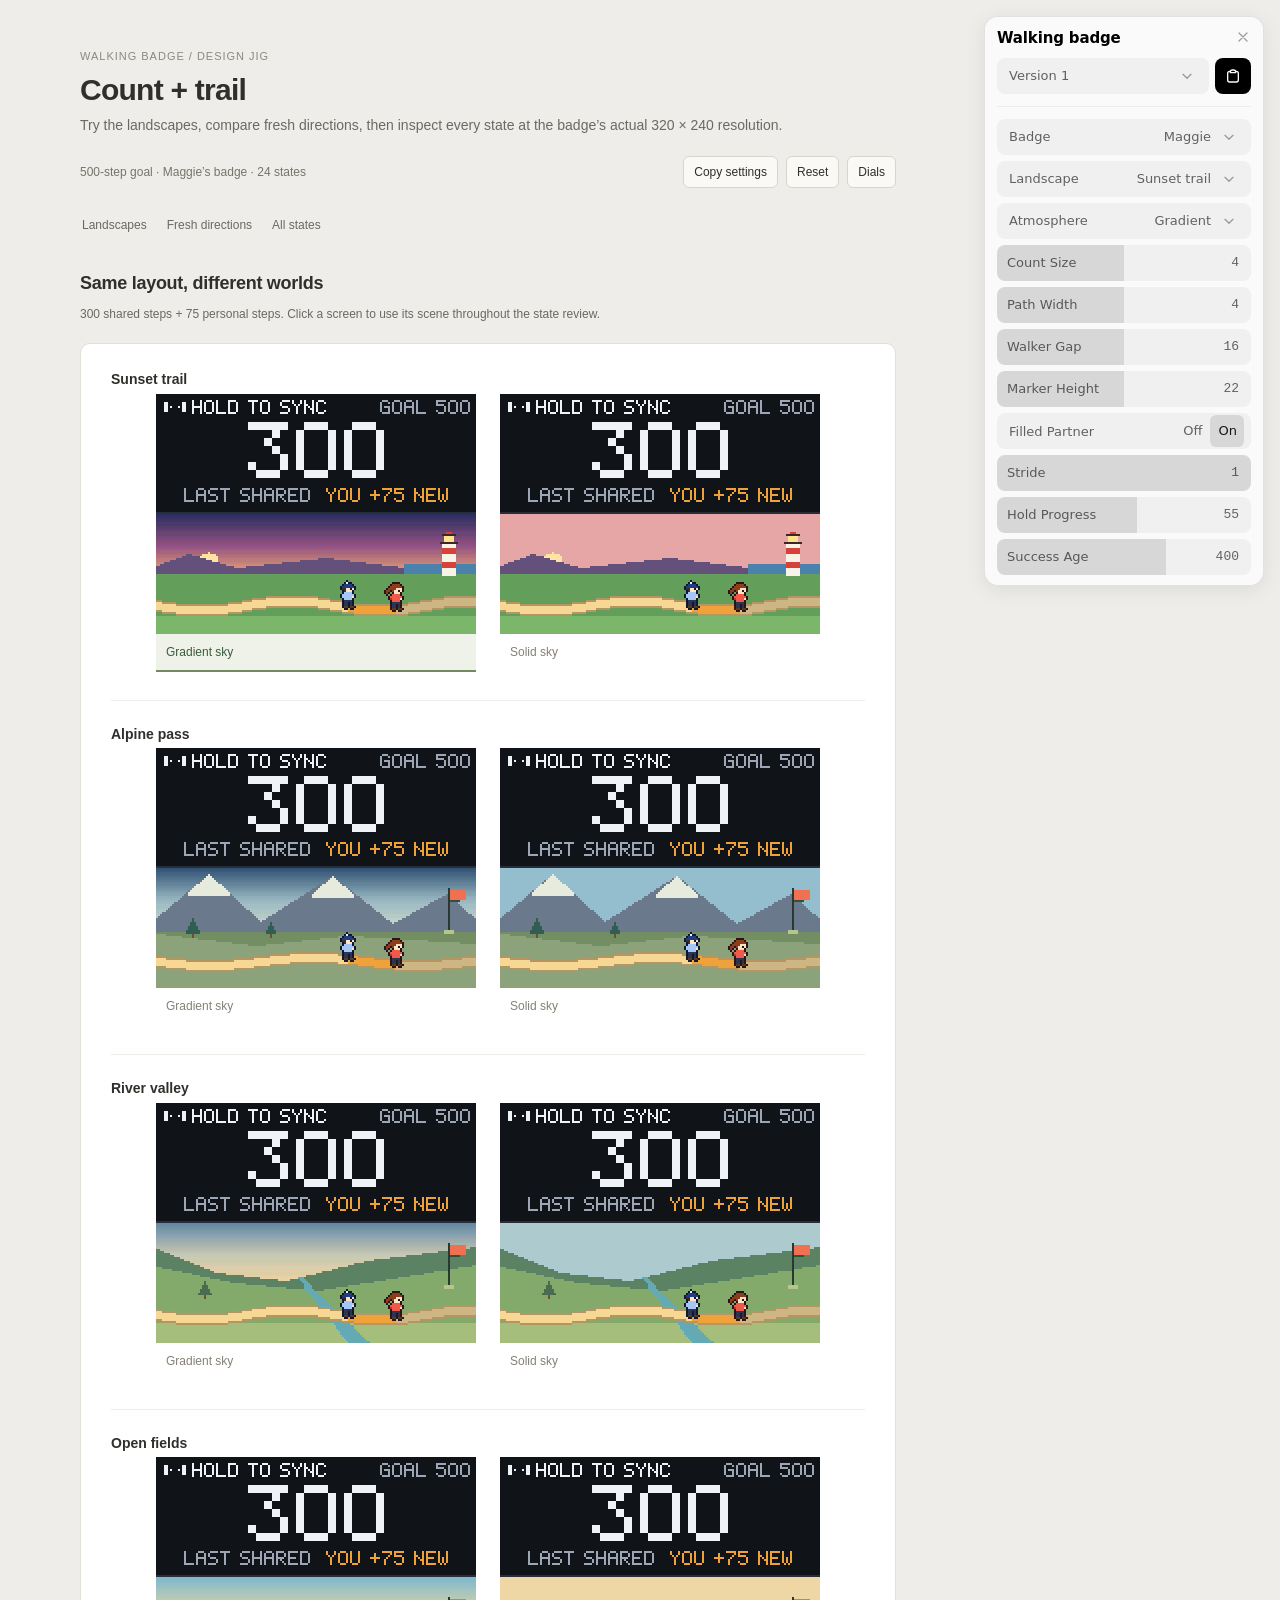
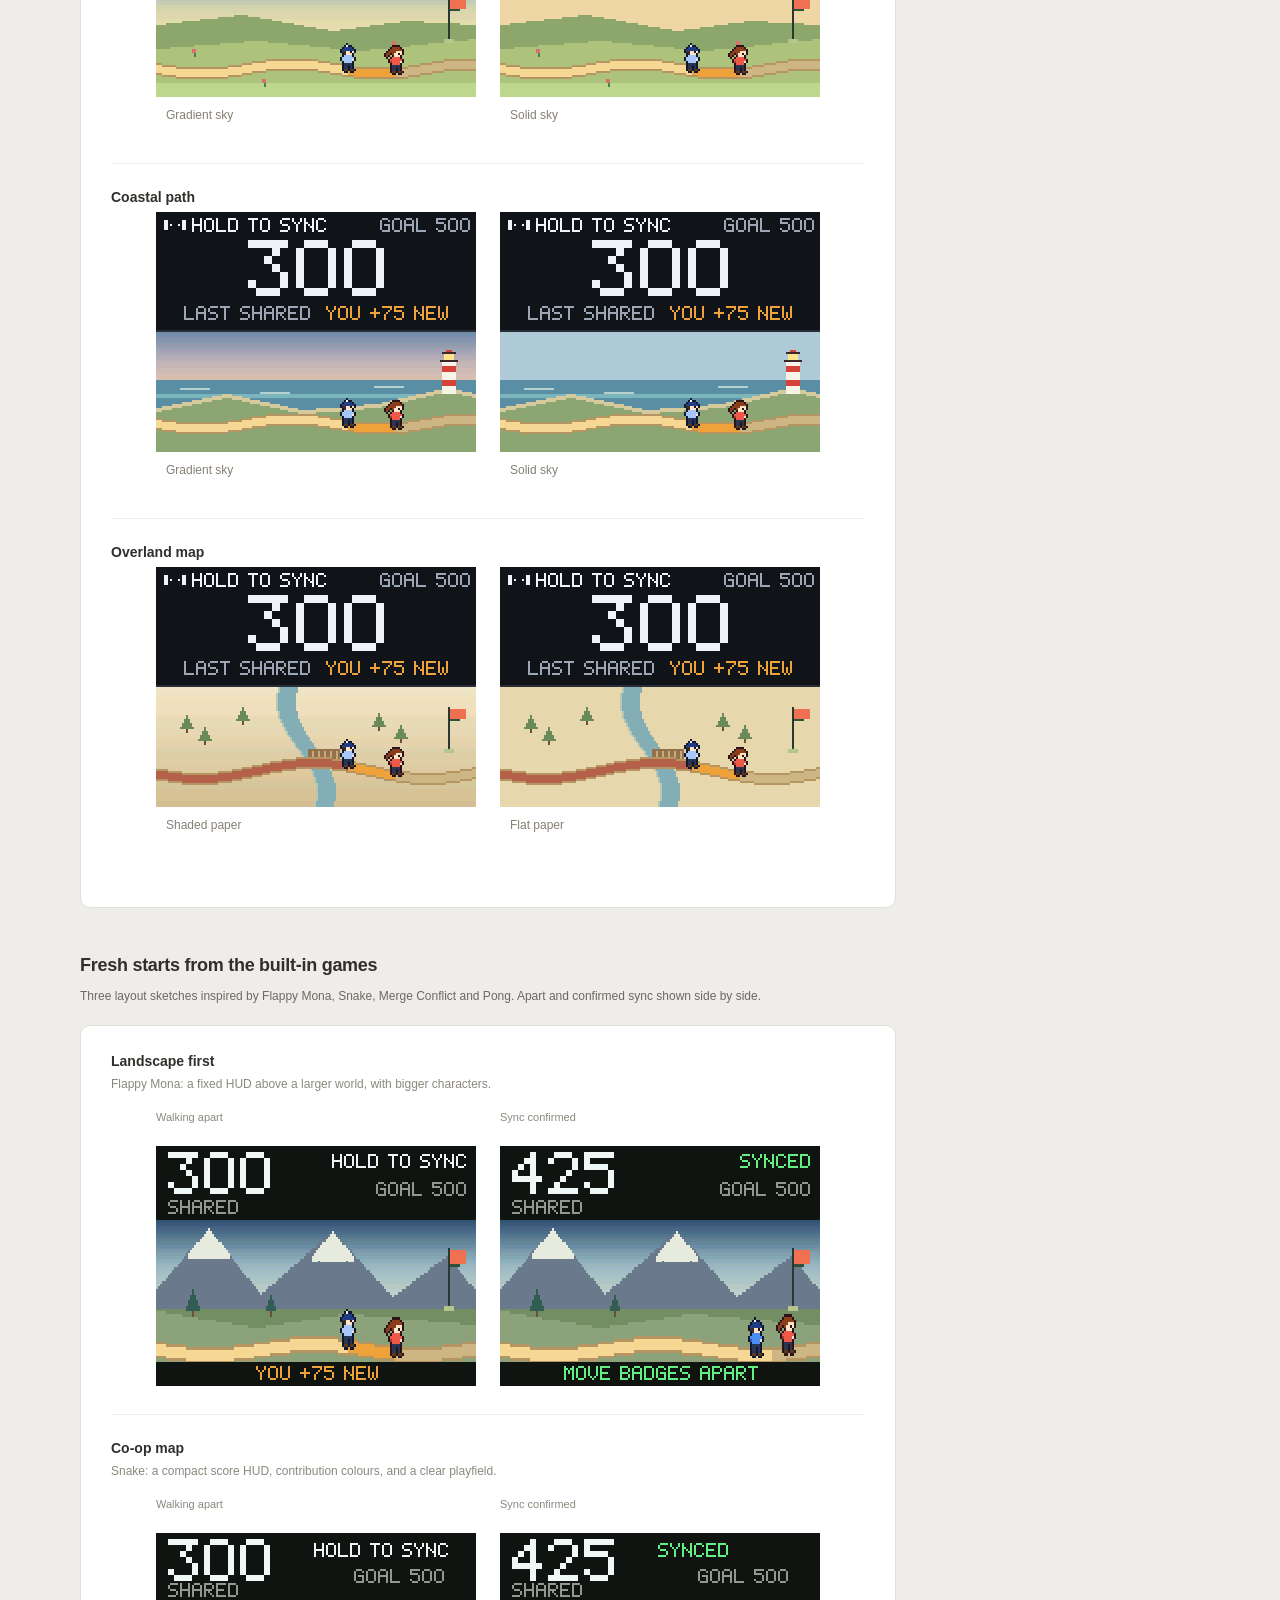
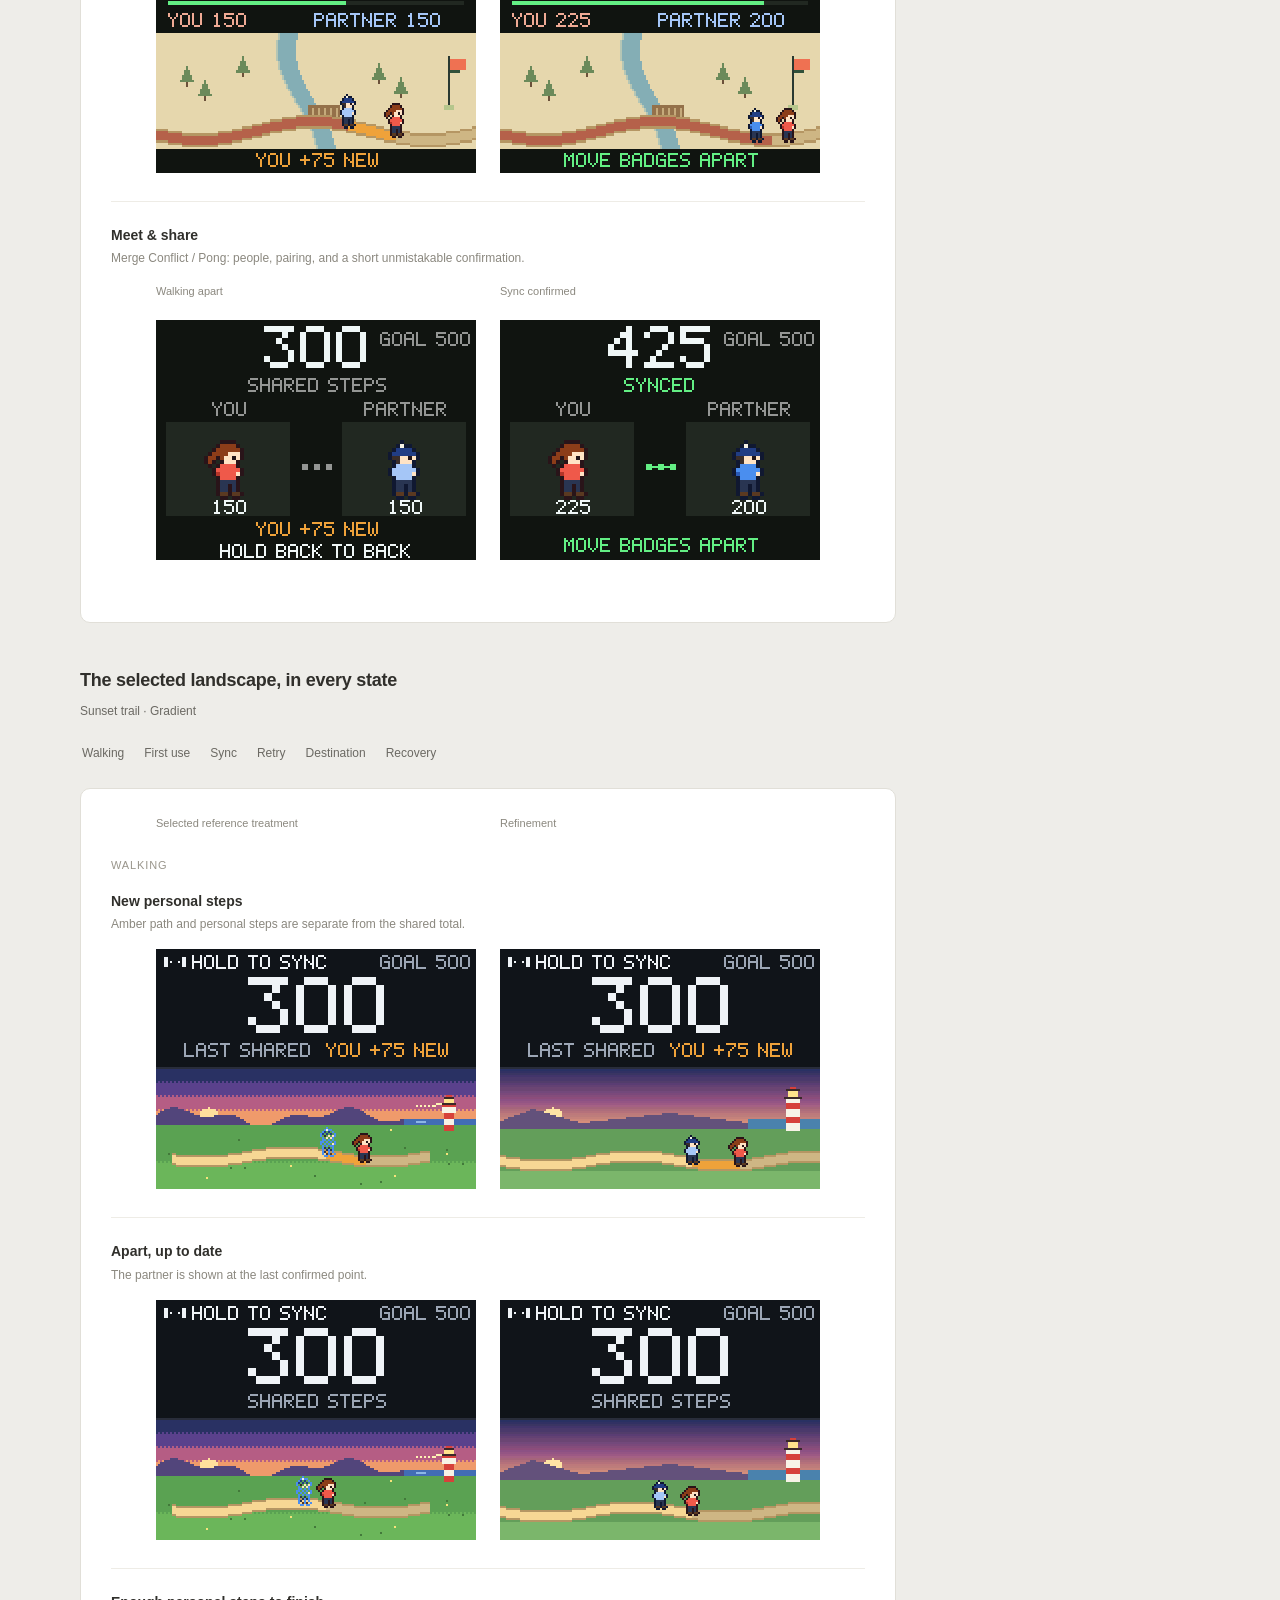
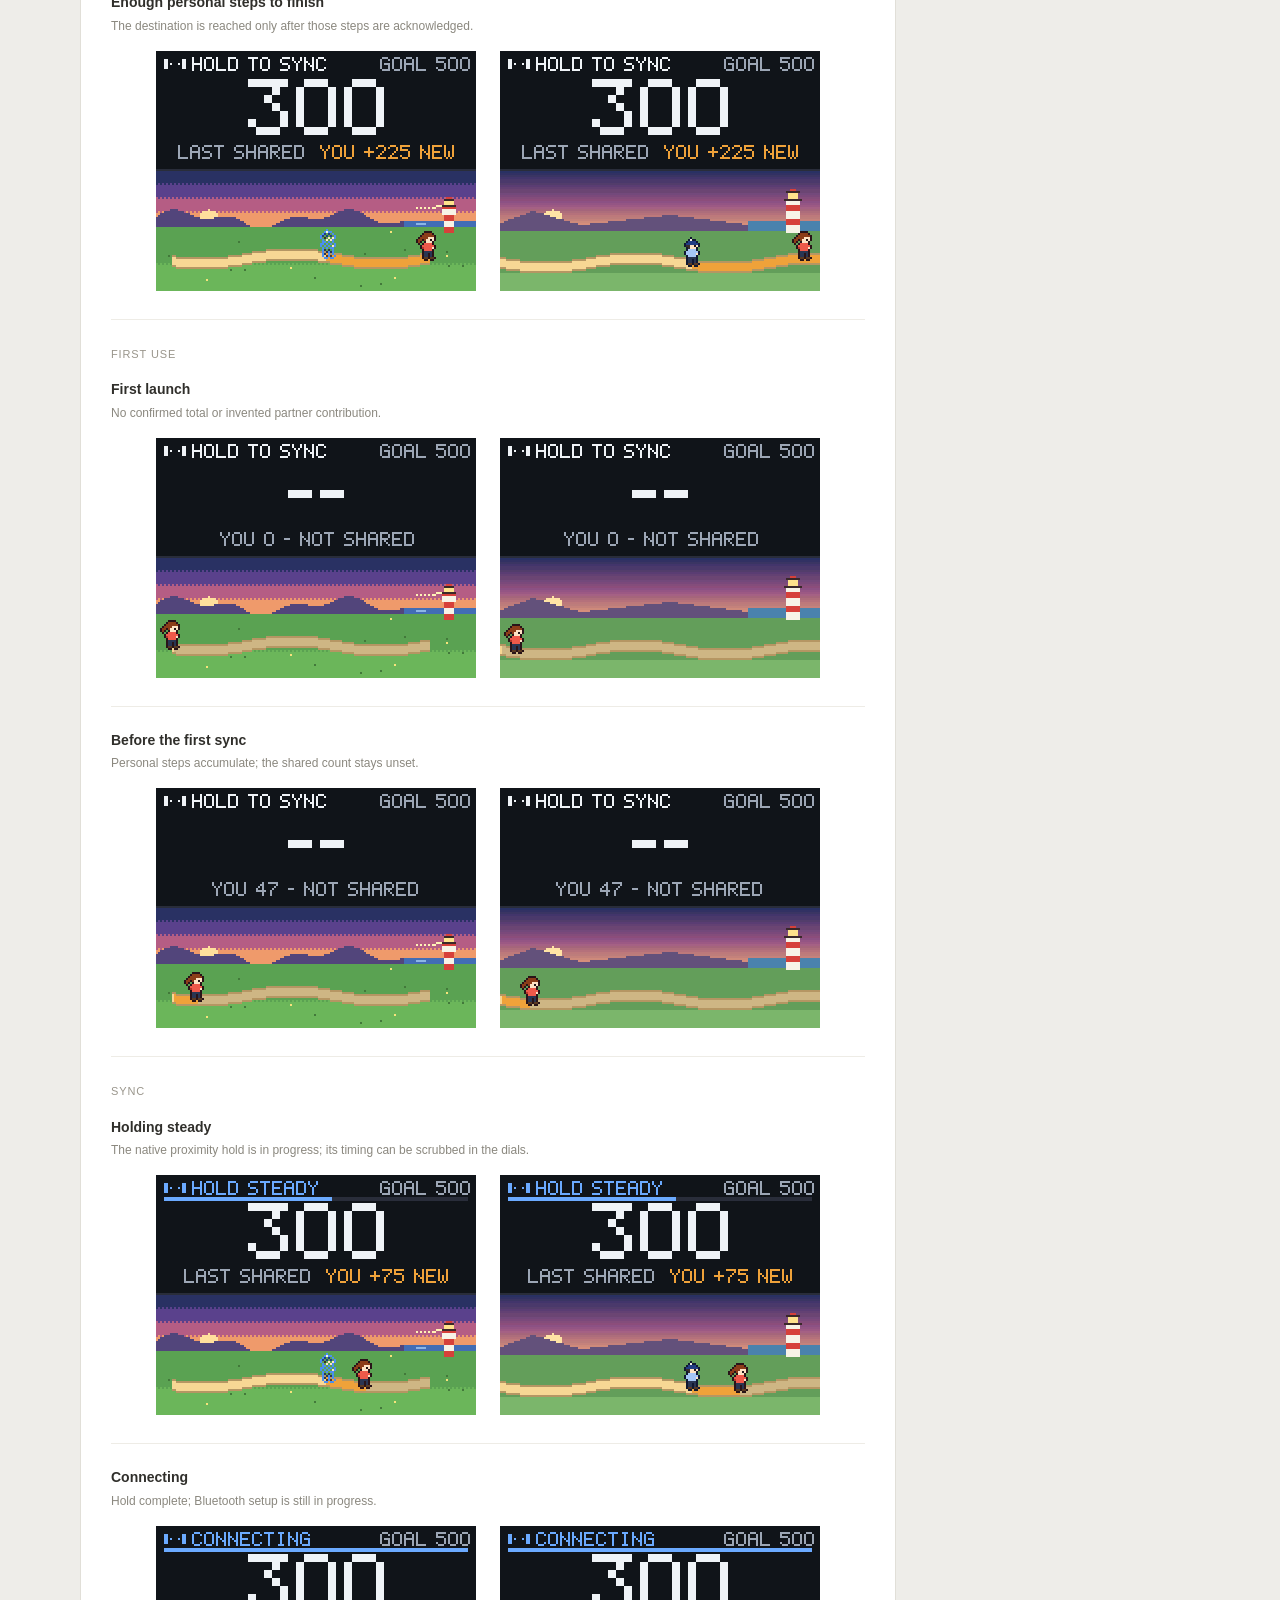
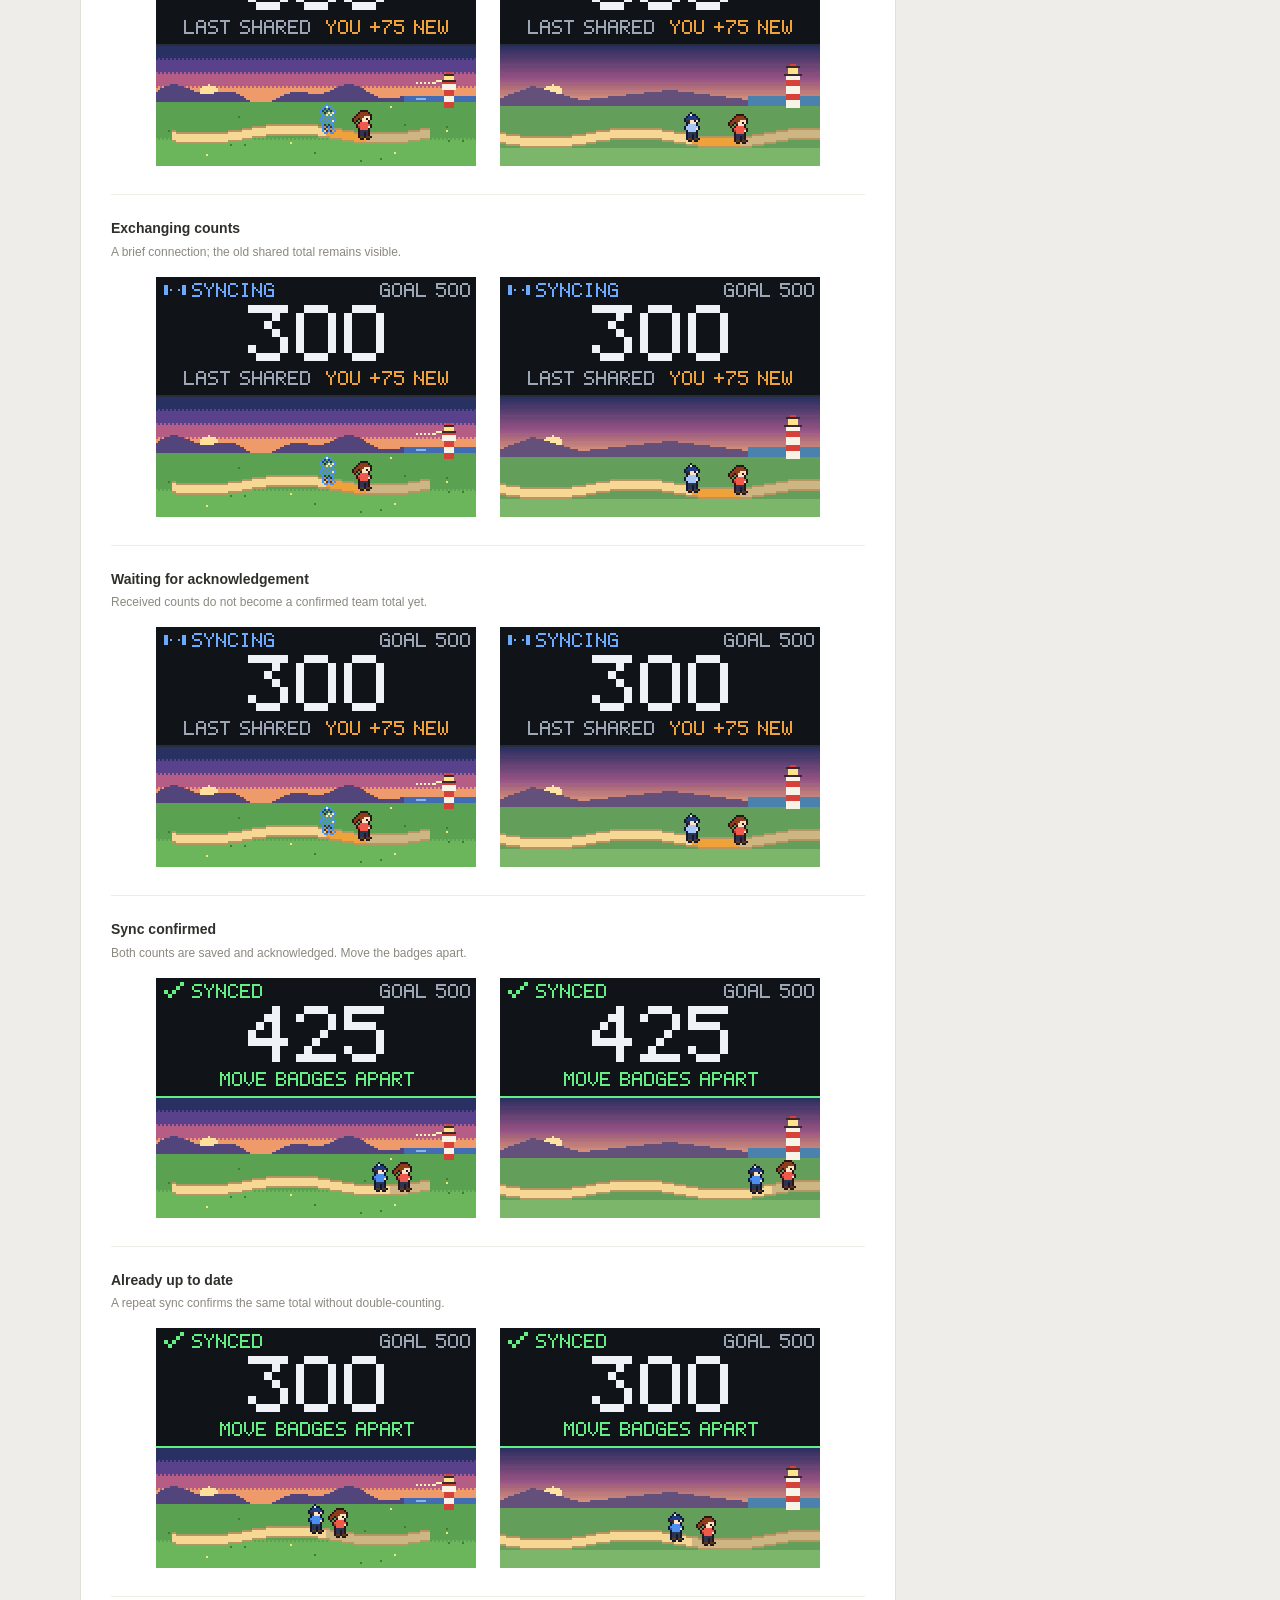
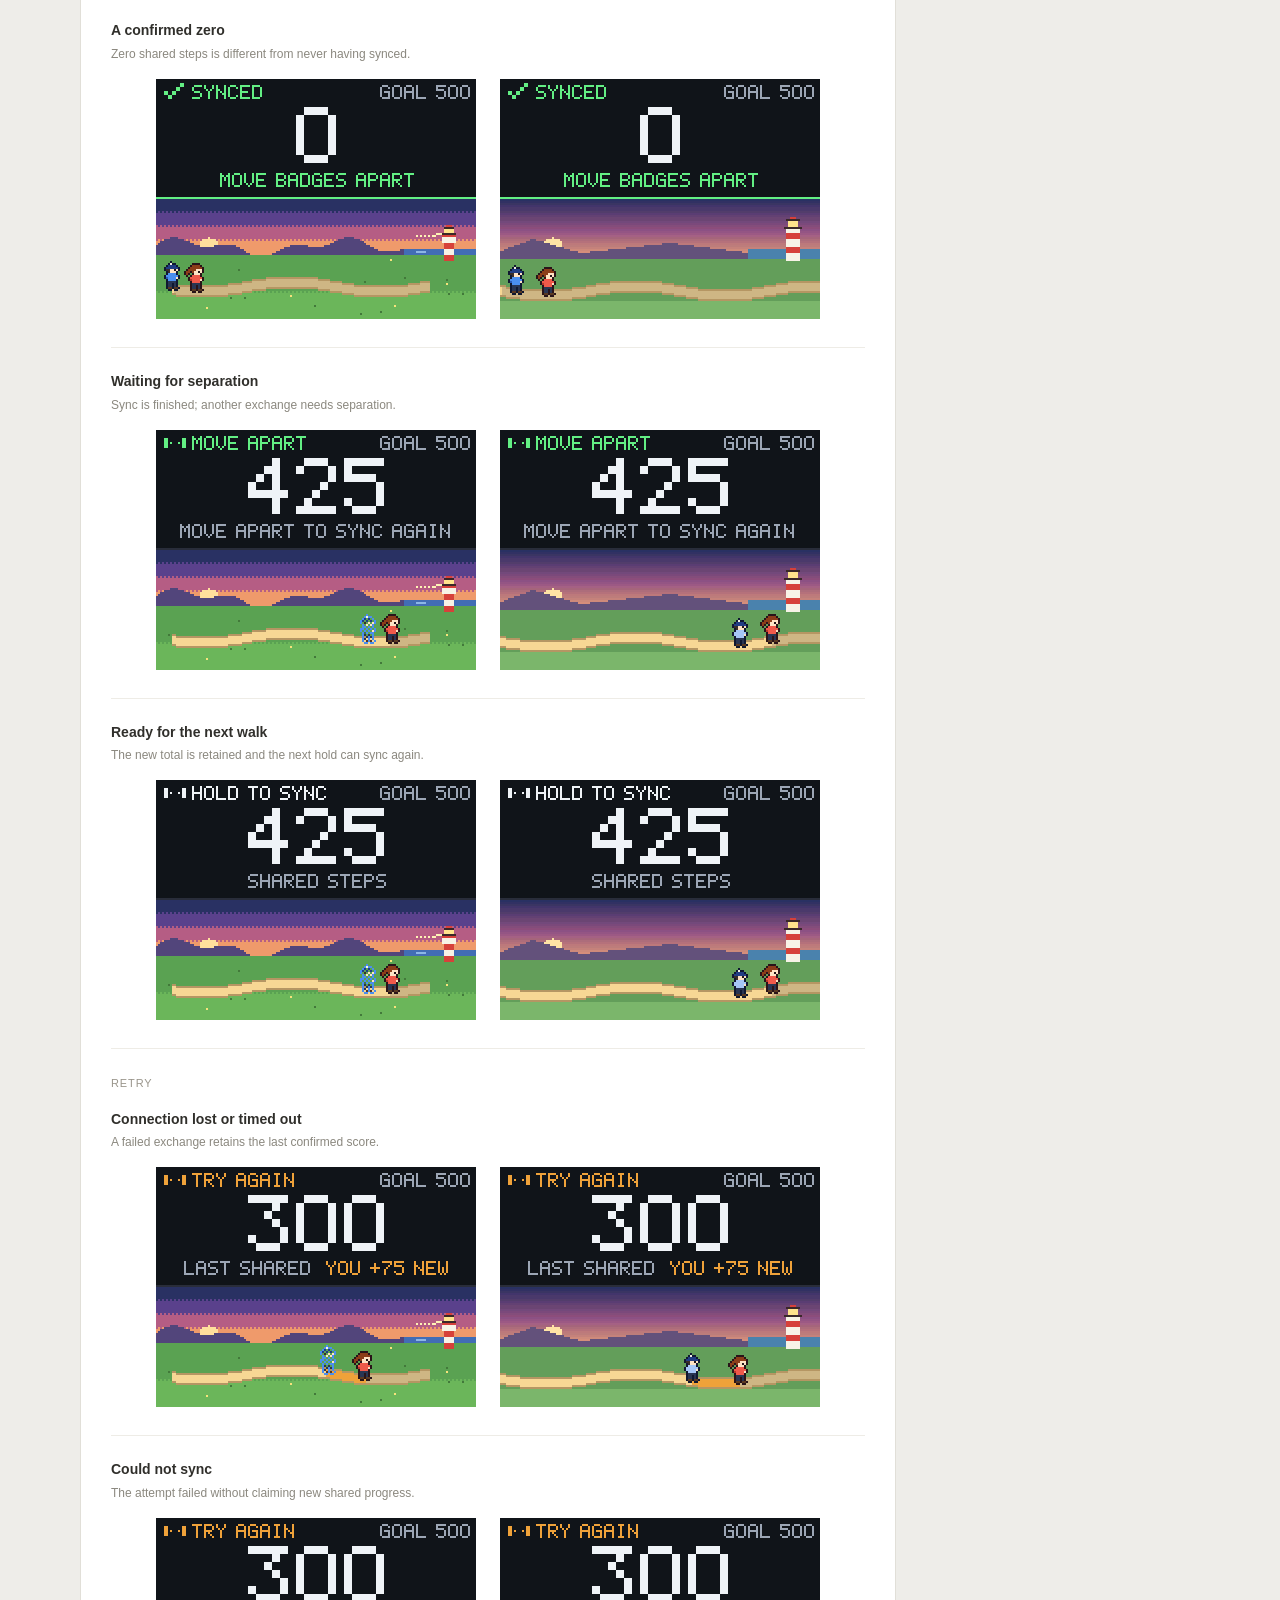
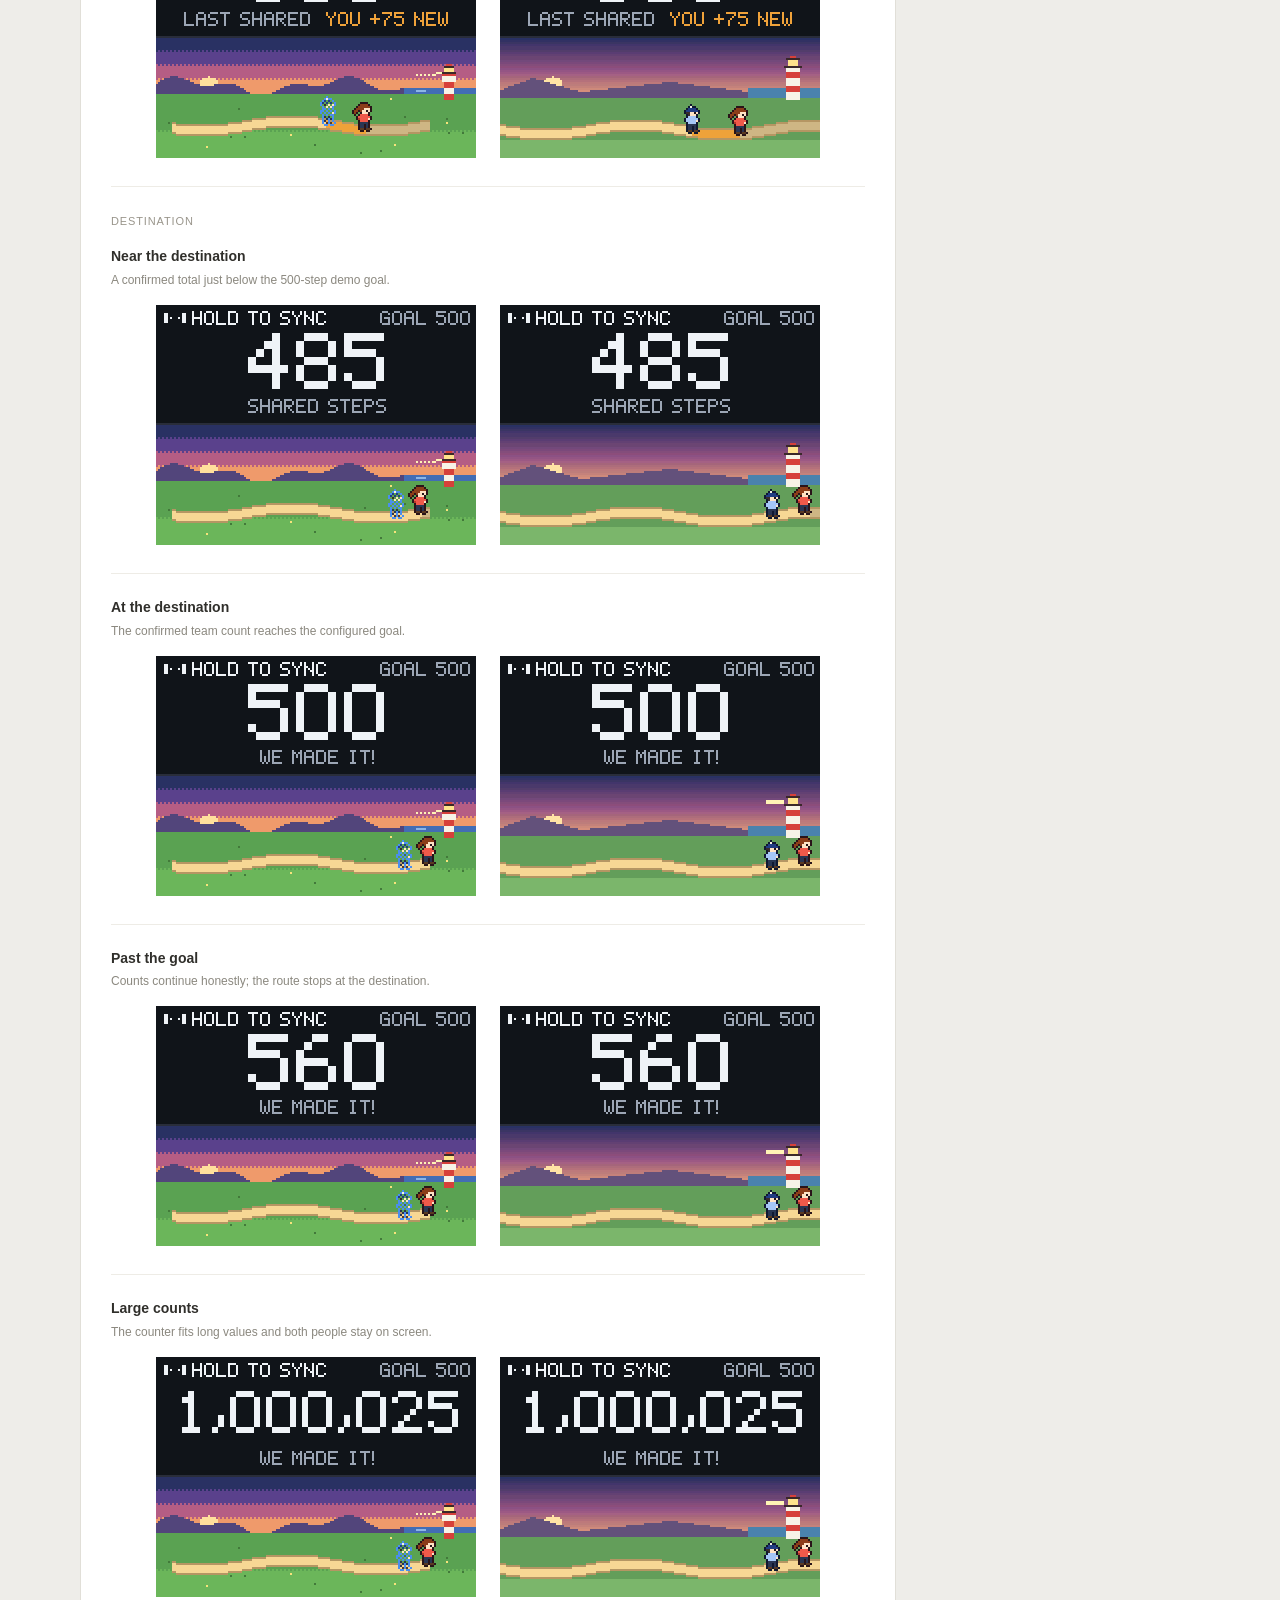
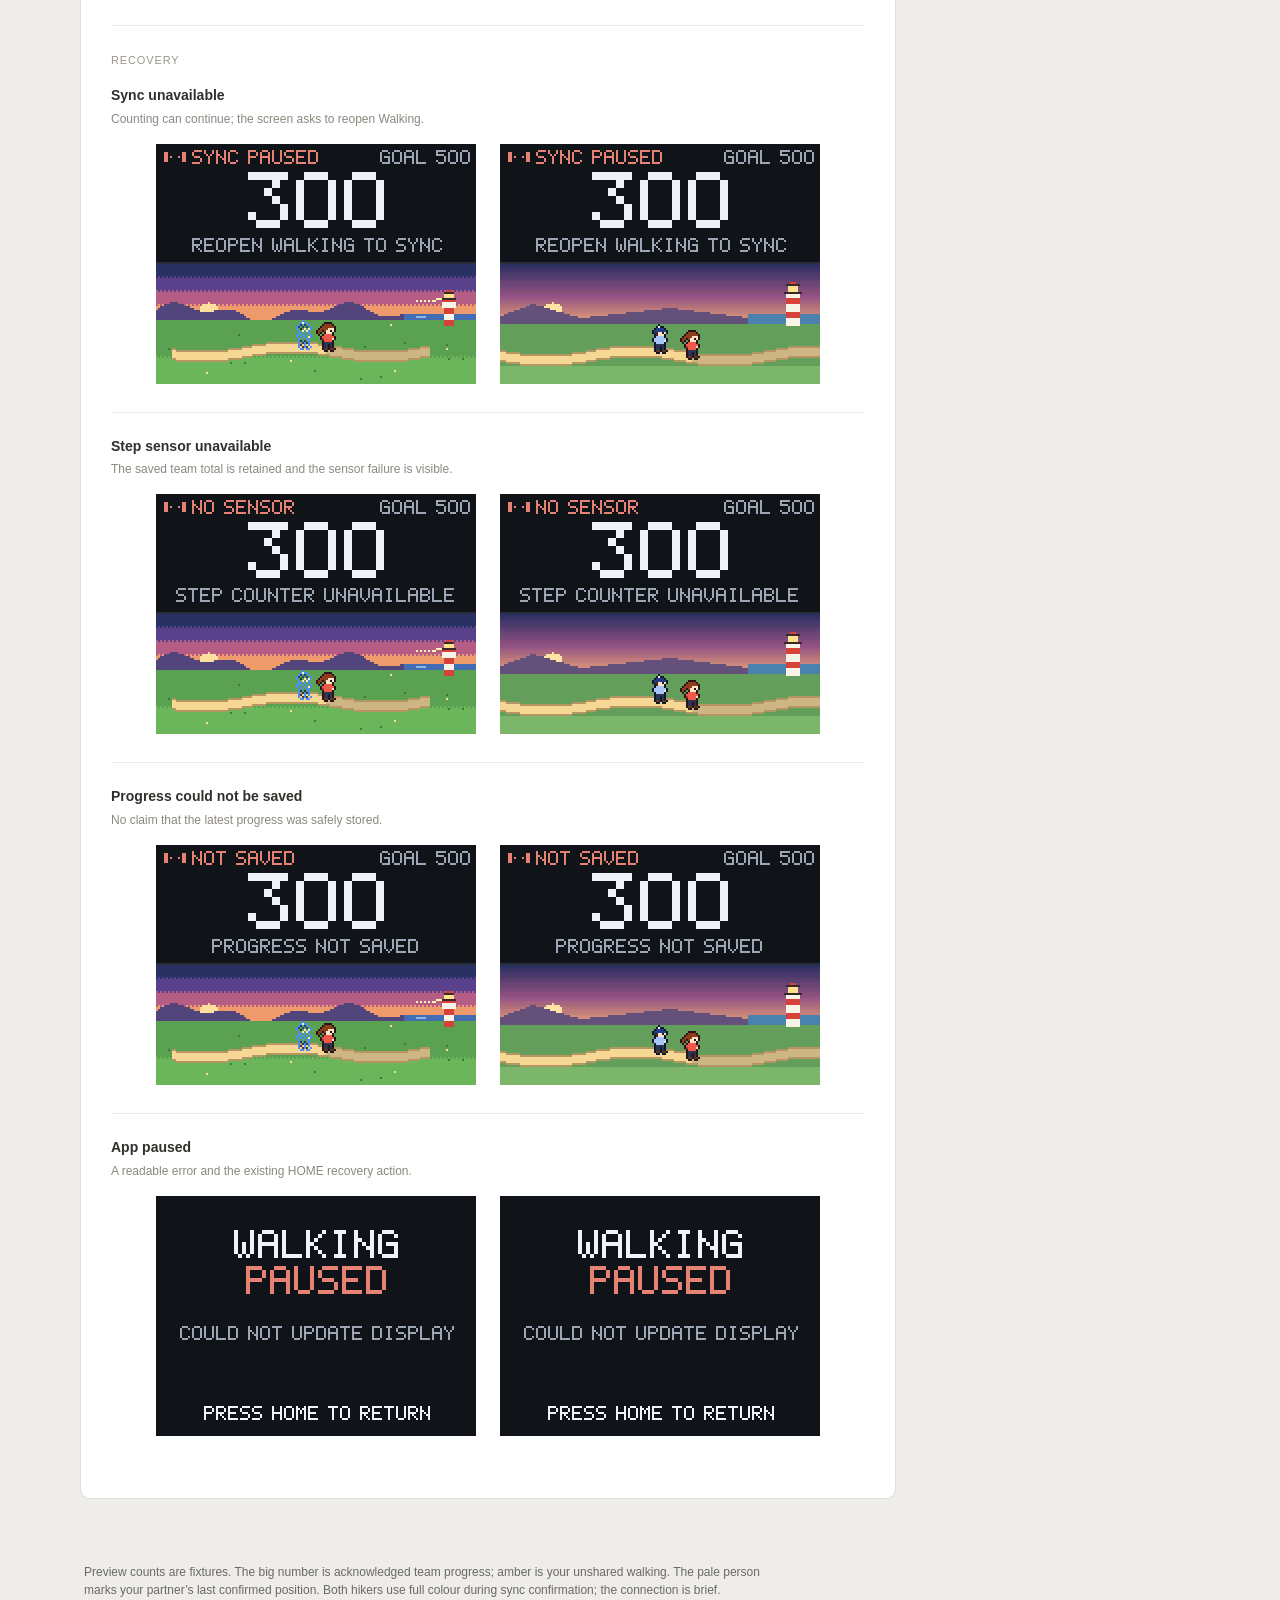
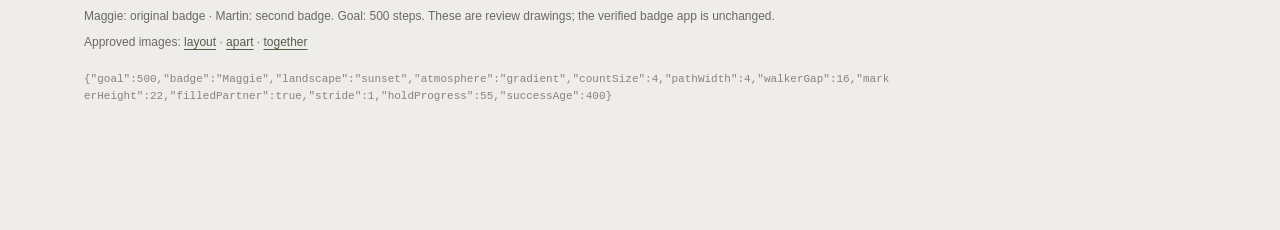
==== design-jig/walking/index.html @ 9ce1b983 "Initial walking badge demo and UI design jig" ====
<!doctype html>
<html lang="en">
<head>
  <meta charset="utf-8">
  <meta name="viewport" content="width=device-width,initial-scale=1">
  <title>Walking badge · Design jig</title>
  <link rel="stylesheet" href="./vendor/dialkit.css">
  <link rel="stylesheet" href="./jig.css">
</head>
<body>
  <main>
    <header>
      <p class="eyebrow">Walking badge / Design jig</p>
      <h1>Count + trail</h1>
      <p>Try the landscapes, compare fresh directions, then inspect every state at the badge’s actual 320 × 240 resolution.</p>
      <div class="toolbar">
        <span id="summary">500-step goal · Maggie’s badge</span>
        <button id="copy" type="button">Copy settings</button>
        <button id="reset" type="button">Reset</button>
        <button id="controls" type="button">Dials</button>
      </div>
      <nav aria-label="Design studies"><a href="#landscapes">Landscapes</a><a href="#fresh">Fresh directions</a><a href="#all-states">All states</a></nav>
    </header>
    <section id="landscapes" class="study-section">
      <h2 class="section-title">Same layout, different worlds</h2>
      <p>300 shared steps + 75 personal steps. Click a screen to use its scene throughout the state review.</p>
      <div id="landscape-gallery" class="preview-panel"></div>
    </section>
    <section id="fresh" class="study-section">
      <h2 class="section-title">Fresh starts from the built-in games</h2>
      <p>Three layout sketches inspired by Flappy Mona, Snake, Merge Conflict and Pong. Apart and confirmed sync shown side by side.</p>
      <div id="concept-gallery" class="preview-panel"></div>
    </section>
    <section id="all-states" class="study-section">
      <h2 class="section-title">The selected landscape, in every state</h2>
      <p id="active-design">Sunset trail · Gradient</p>
      <nav id="navigation" aria-label="Screen groups"></nav>
    <div class="preview-panel">
      <div class="column-labels"><span>Selected reference treatment</span><span>Refinement</span></div>
      <div id="states" aria-live="off"></div>
    </div>
    </section>
    <footer>
      <p>Preview counts are fixtures. The big number is acknowledged team progress; amber is your unshared walking. The pale person marks your partner’s last confirmed position. Both hikers use full colour during sync confirmation; the connection is brief.</p>
      <p>Maggie: original badge · Martin: second badge. Goal: 500 steps. These are review drawings; the verified badge app is unchanged.</p>
      <p class="reference-links">Approved images: <a href="./reference/user-layout-reference.png">layout</a> · <a href="./reference/selected-hybrid-outlined-apart.png">apart</a> · <a href="./reference/selected-hybrid-outlined-together.png">together</a></p>
      <output id="values" aria-label="Current design settings"></output>
      <p id="message" role="status"></p>
    </footer>
  </main>
  <script src="./vendor/dialkit.js"></script>
  <script src="./generated/cases.js"></script>
  <script src="./generated/header.js"></script>
  <script src="./generated/scenery.js"></script>
  <script src="./generated/trail.js"></script>
  <script src="./generated/examples.js"></script>
  <script src="./jig.js"></script>
  <script src="./gallery.js"></script>
</body>
</html>
---- design-jig/walking/vendor/dialkit.css ----
/* Dialkit Theme - Dark glassmorphic design */
.dialkit-root {
  position: relative;

  /* Surfaces */
  --dial-surface: rgba(255, 255, 255, 0.05);
  --dial-surface-hover: rgba(255, 255, 255, 0.1);
  --dial-surface-active: rgba(255, 255, 255, 0.11);
  --dial-surface-subtle: rgba(255, 255, 255, 0.06);

  /* Text hierarchy - 3 levels */
  --dial-text-root: #FFFFFF;   /* Root title */
  --dial-text-section: rgba(255, 255, 255, 0.7); /* Section titles + carets */
  --dial-text-label: rgba(255, 255, 255, 0.7);   /* Input labels */
  --dial-text-focus: #ffffff;

  /* Legacy aliases */
  --dial-text-primary: rgba(255, 255, 255, 0.95);
  --dial-text-secondary: rgba(255, 255, 255, 0.6);
  --dial-text-tertiary: rgba(255, 255, 255, 0.4);

  /* Borders */
  --dial-border: rgba(255, 255, 255, 0.1);
  --dial-border-hover: rgba(255, 255, 255, 0.15);
  --dial-focus-ring: rgba(255, 255, 255, 0.6);

  /* Timeline clips are light by default; light themes add a dark tint so
     their shape stays distinct from the lane without replacing custom hues. */
  --dial-timeline-clip-overlay: transparent;

  /* Glassmorphic panel */
  --dial-glass-bg: #212121;
  --dial-dropdown-bg: #2a2a2a;
  --dial-backdrop-blur: 20px;
  --dial-radius: 8px;
  --dial-row-height: 36px;
  --dial-row-gap: 6px;
  --dial-shadow: 0 8px 32px rgba(0, 0, 0, 0.5);
  --dial-shadow-collapsed: 0 4px 16px rgba(0, 0, 0, 0.25);
  --dial-shadow-dropdown: 0 8px 24px rgba(0, 0, 0, 0.4);

  /* Fonts */
  font-family: system-ui, -apple-system, 'SF Pro Display', sans-serif;
  -webkit-font-smoothing: antialiased;
  -moz-osx-font-smoothing: grayscale;
}

.dialkit-panel {
  position: fixed;
  z-index: 9999;
  max-height: calc(100vh - 32px);
  overflow: visible;
}

/* Inline mode */
.dialkit-root[data-mode="inline"] {
  max-height: 100%;
}

.dialkit-panel[data-mode="inline"] {
  position: static;
  z-index: auto;
  max-height: inherit;
  height: auto;
  overflow: visible;
}

.dialkit-panel-inner {
  box-sizing: border-box;
  background: var(--dial-glass-bg);
  border: 1px solid var(--dial-border);
  border-radius: 14px;
  backdrop-filter: blur(var(--dial-backdrop-blur));
  -webkit-backdrop-filter: blur(var(--dial-backdrop-blur));
  padding: 10px 12px;
  transform: translateZ(0);
  transform-origin: var(--dial-origin-y, top) var(--dial-origin-x, right);
}

.dialkit-panel[data-origin-x="left"] {
  --dial-origin-x: left;
}

.dialkit-panel[data-origin-x="right"] {
  --dial-origin-x: right;
}

.dialkit-panel[data-origin-y="top"] {
  --dial-origin-y: top;
}

.dialkit-panel[data-origin-y="bottom"] {
  --dial-origin-y: bottom;
}

.dialkit-panel[data-position="top-left"] .dialkit-panel-inner {
  max-height: calc(100vh - 80px);
  overflow-y: auto;
}


.dialkit-panel-inner[data-collapsed="true"] {
  transform-origin: center;
  border-radius: 50%;
  padding: 12px;
  box-sizing: border-box;
}

.dialkit-panel-inner[data-collapsed="true"] .dialkit-panel-header {
  padding-bottom: 0;
  margin-bottom: 0;
  border-bottom: none;
}

.dialkit-panel-inner[data-collapsed="true"] .dialkit-folder-title-row {
  display: none;
}

.dialkit-panel-inner[data-collapsed="true"] .dialkit-folder-header-top {
  justify-content: center;
  padding: 0;
}

.dialkit-panel-inner::-webkit-scrollbar {
  display: none;
}

.dialkit-panel-inner {
  -ms-overflow-style: none;
  scrollbar-width: none;
  overflow-anchor: none;
}

.dialkit-panel-inner[data-folding="true"]:not(.dialkit-panel-inline) {
  height: var(--dial-panel-fold-height) !important;
}

/* Put the top inset inside the sticky header so it never scrolls away. */
.dialkit-panel-inner:not([data-collapsed="true"]) {
  padding-top: 0;
}

.dialkit-panel-inner:not([data-collapsed="true"]) > .dialkit-folder-root > .dialkit-panel-header {
  position: sticky;
  top: 0;
  z-index: 3;
  padding-top: 10px;
  background: var(--dial-glass-bg);
}

/* Cover the side gutters too, including when a section pushes its header up. */
.dialkit-panel-inner:not([data-collapsed="true"]) > .dialkit-folder-root > .dialkit-panel-header::before,
.dialkit-folder-section > .dialkit-folder-header::before {
  content: '';
  position: absolute;
  inset: 0 -12px;
  z-index: -1;
  background: var(--dial-glass-bg);
  pointer-events: none;
}

.dialkit-panel-inner:not([data-collapsed="true"]) > .dialkit-folder-root > .dialkit-panel-header .dialkit-panel-icon {
  right: 0;
}

.dialkit-panel-inline {
  width: 100%;
  height: auto;
  max-height: inherit;
  /* Use the host's scroll container so sticky headers also work when embedded. */
  overflow: visible;
  box-shadow: none;
  border-radius: 0;
  border: none;
  box-sizing: border-box;
}

.dialkit-panel[data-mode="inline"] .dialkit-panel-wrapper {
  display: flex;
  flex-direction: column;
  width: 100%;
  max-height: inherit;
  height: auto;
}

/* Position variants */
.dialkit-panel[data-position="top-right"] {
  top: 16px;
  right: 16px;
}

.dialkit-panel[data-position="top-left"] {
  top: 16px;
  left: 16px;
}

.dialkit-panel[data-position="bottom-right"] {
  bottom: 16px;
  right: 16px;
}

.dialkit-panel[data-position="bottom-left"] {
  bottom: 16px;
  left: 16px;
}

/* Folder */
.dialkit-folder {
  padding-bottom: 8px;
  margin-bottom: 8px;
  border-bottom: 1px solid var(--dial-surface-subtle);
}

.dialkit-folder:last-child:not(.dialkit-folder-root) {
  padding-bottom: 0;
  margin-bottom: 0;
}

.dialkit-folder-root {
  padding-bottom: 0;
  margin-bottom: 0;
  border-bottom: none;
}

.dialkit-panel-header {
  padding-bottom: 6px;
  margin-bottom: 12px;
  border-bottom: 1px solid var(--dial-surface-subtle);
}

.dialkit-panel:not([data-mode="inline"]) .dialkit-panel-inner:not([data-collapsed="true"]) > .dialkit-folder-root > .dialkit-panel-header {
  cursor: grab;
}

.dialkit-panel:not([data-mode="inline"]) .dialkit-panel-inner:not([data-collapsed="true"]) > .dialkit-folder-root > .dialkit-panel-header:active {
  cursor: grabbing;
}

.dialkit-panel:not([data-mode="inline"]) .dialkit-panel-inner:not([data-collapsed="true"]) .dialkit-panel-icon {
  color: var(--dial-text-label);
  opacity: 0.6;
}

.dialkit-panel:not([data-mode="inline"]) .dialkit-panel-icon {
  cursor: pointer;
}

.dialkit-folder-header {
  cursor: pointer;
  user-select: none;
}

.dialkit-folder-header-top {
  display: flex;
  align-items: center;
  justify-content: space-between;
  padding: 0 0 8px 0;
}


.dialkit-folder-title {
  font-size: 13px;
  font-weight: 600;
  color: var(--dial-text-section);
  letter-spacing: -0.01em;
  transform: translateY(-0.5px);
  transition: color 0.15s;
}

.dialkit-folder-title-root {
  font-size: 15px;
  font-weight: 600;
  color: var(--dial-text-root);
  transform: translateZ(0);
}

.dialkit-folder-title-row {
  display: flex;
  align-items: center;
  gap: 6px;
  flex: 1;
  white-space: nowrap;
  overflow: hidden;
}

.dialkit-folder-copy {
  display: flex;
  align-items: center;
  justify-content: center;
  width: 20px;
  height: 20px;
  padding: 0;
  background: transparent;
  border: none;
  cursor: pointer;
}

.dialkit-folder-copy svg {
  width: 14px;
  height: 14px;
  color: var(--dial-text-section);
}

.dialkit-folder-icon {
  width: 20px;
  height: 20px;
  padding: 2px;
  box-sizing: border-box;
  flex-shrink: 0;
  color: var(--dial-text-label);
  opacity: 0.6;
}

.dialkit-panel-icon {
  position: absolute;
  top: 12px;
  right: 12px;
  width: 16px;
  height: 16px;
  color: var(--dial-text-focus);
  z-index: 1;
}

.dialkit-folder-content {
  will-change: transform;
}

/* Clip layout overflow as well as paint while a folder folds. A clip-path alone
   leaves its full contents in the outer scroll range until they unmount. */
.dialkit-folder:not(.dialkit-folder-root) > .dialkit-folder-content {
  overflow-y: clip;
}

.dialkit-folder-inner {
  display: flex;
  flex-direction: column;
  gap: var(--dial-row-gap);
  padding-bottom: 10px;
}

/* Non-root folders - top & bottom HR dividers */
.dialkit-folder:not(.dialkit-folder-root) {
  border-top: 1px solid var(--dial-surface-subtle);
  border-bottom: 1px solid var(--dial-surface-subtle);
  margin-top: 4px;
  margin-bottom: 4px;
  padding-bottom: 0;
}

.dialkit-folder:not(.dialkit-folder-root):last-child {
  border-bottom: none;
  margin-bottom: 0;
}

/* Adjacent non-root folders collapse gap and share a single divider */
.dialkit-folder:not(.dialkit-folder-root) + .dialkit-folder:not(.dialkit-folder-root) {
  margin-top: -10px;
  border-top: none;
}

/* Non-root folder header - match row height */
.dialkit-folder:not(.dialkit-folder-root) > .dialkit-folder-header {
  height: var(--dial-row-height);
  padding: 0;
}

.dialkit-folder:not(.dialkit-folder-root) > .dialkit-folder-header > .dialkit-folder-header-top {
  padding: 0;
  height: 100%;
}

/* Root folder inner needs no extra bottom padding */
.dialkit-folder-root > .dialkit-folder-content > .dialkit-folder-inner {
  padding-bottom: 0;
}

/* A sole group that comes first can share the panel header's divider. */
.dialkit-folder-root > .dialkit-folder-content > .dialkit-folder-inner > .dialkit-folder:first-child:not(:has(~ .dialkit-folder)) {
  border-top: none;
  margin-top: 0;
}

.dialkit-panel[data-multiple="true"] .dialkit-panel-inner:not([data-collapsed="true"]) {
  padding: 0 12px;
}

.dialkit-panel[data-multiple="true"] .dialkit-panel-inner:not([data-collapsed="true"]) .dialkit-panel-icon {
  top: 14px;
}

.dialkit-panel[data-multiple="true"] .dialkit-folder-root > .dialkit-panel-header {
  padding-top: 0;
  padding-bottom: 0;
  margin-bottom: 0;
}

.dialkit-panel[data-multiple="true"] .dialkit-folder-root > .dialkit-panel-header > .dialkit-folder-header-top,
.dialkit-panel[data-multiple="true"] .dialkit-folder-root > .dialkit-folder-content > .dialkit-folder-inner > .dialkit-folder > .dialkit-folder-header > .dialkit-folder-header-top {
  height: 44px;
  padding: 0;
}

.dialkit-panel[data-multiple="true"] .dialkit-folder-root > .dialkit-folder-content > .dialkit-folder-inner > .dialkit-folder > .dialkit-folder-header {
  height: auto;
}

.dialkit-panel[data-multiple="true"] .dialkit-folder-root > .dialkit-folder-content > .dialkit-folder-inner {
  gap: 0;
}

.dialkit-panel[data-multiple="true"] .dialkit-folder-root > .dialkit-folder-content > .dialkit-folder-inner > .dialkit-folder {
  margin: 0;
  padding-bottom: 0;
  border-top: 1px solid var(--dial-surface-subtle);
  border-bottom: none;
}

.dialkit-panel[data-multiple="true"] .dialkit-folder-root > .dialkit-folder-content > .dialkit-folder-inner > .dialkit-folder > .dialkit-folder-header .dialkit-folder-title {
  font-size: 15px;
  font-weight: 600;
  line-height: 20px;
  color: var(--dial-text-root);
  transform: translateZ(0);
}

.dialkit-panel[data-multiple="true"] .dialkit-folder-title-root {
  line-height: 20px;
}

.dialkit-panel[data-multiple="true"] .dialkit-folder-root > .dialkit-folder-content > .dialkit-folder-inner > .dialkit-folder:first-child {
  border-top: none;
  margin-top: 0;
}

.dialkit-panel[data-multiple="true"] .dialkit-folder-root > .dialkit-folder-content > .dialkit-folder-inner > .dialkit-folder + .dialkit-folder {
  margin-top: 0;
}

.dialkit-panel[data-multiple="true"] .dialkit-folder-root > .dialkit-folder-content > .dialkit-folder-inner > .dialkit-folder > .dialkit-folder-content > .dialkit-folder-inner {
  padding-top: 0;
  padding-bottom: 12px;
}

/* Only registered panels stick; ordinary folders remain part of the content. */
.dialkit-panel .dialkit-folder.dialkit-folder-section > .dialkit-folder-header {
  position: sticky;
  top: var(--dial-panel-header-height, 0px);
  z-index: 2;
  height: auto;
  background: var(--dial-glass-bg);
}

.dialkit-folder-section {
  --dial-section-header-height: calc(44px + var(--dial-row-height) + 10px);
}

/* Keyboard navigation must reveal controls below both pinned header rows. */
.dialkit-folder-inner :is(button, input, textarea, [tabindex]) {
  scroll-margin-top: calc(var(--dial-panel-header-height, 0px) + var(--dial-section-header-height, 0px) + var(--dial-row-gap));
}

.dialkit-folder.dialkit-folder-section > .dialkit-folder-header > .dialkit-folder-header-top {
  height: var(--dial-row-height);
}

.dialkit-panel-section-toolbar-clip {
  overflow-y: clip;
}

.dialkit-folder-section > .dialkit-folder-header > .dialkit-panel-section-toolbar-clip > .dialkit-panel-section-toolbar {
  padding-top: 4px;
  padding-bottom: var(--dial-row-gap);
  box-sizing: content-box;
}

.dialkit-panel-toolbar:empty,
.dialkit-panel-section-toolbar:empty {
  display: none;
}

/* Content spacing handled by folder-inner gap */


/* Slider */
.dialkit-slider-wrapper {
  position: relative;
  height: var(--dial-row-height);
}

.dialkit-slider {
  position: absolute;
  top: 0;
  left: 0;
  width: 100%;
  height: 100%;
  cursor: pointer;
  user-select: none;
  overflow: hidden;
  background: var(--dial-surface);
  border-radius: var(--dial-radius);
  touch-action: none;
}

.dialkit-slider-hashmarks {
  position: absolute;
  inset: 0;
  pointer-events: none;
}

.dialkit-slider-hashmark {
  position: absolute;
  top: 50%;
  width: 1px;
  height: 8px;
  border-radius: 999px;
  transform: translateX(-50%) translateY(-50%);
  background: rgba(255, 255, 255, 0);
  transition: background 200ms;
}

.dialkit-slider-active .dialkit-slider-hashmark {
  background: var(--dial-border-hover);
}

.dialkit-slider-active .dialkit-slider-value {
  color: var(--dial-text-focus);
}

.dialkit-slider-fill {
  position: absolute;
  top: 0;
  bottom: 0;
  left: 0;
  background: var(--dial-surface-active);
  transition: background 0.15s;
  pointer-events: none;
}

.dialkit-slider-active .dialkit-slider-fill {
  background: var(--dial-border-hover);
}

.dialkit-slider-handle {
  position: absolute;
  top: 50%;
  width: 3px;
  height: 20px;
  border-radius: 999px;
  background: var(--dial-text-primary);
  pointer-events: none;
}

.dialkit-slider-label {
  position: absolute;
  left: 10px;
  top: 50%;
  transform: translateY(calc(-50% - 0.5px));
  font-size: 13px;
  font-weight: 500;
  color: var(--dial-text-label);
  pointer-events: none;
  transition: color 0.15s;
  display: inline-flex;
  align-items: center;
}

.dialkit-slider-value {
  position: absolute;
  right: 12px;
  top: 50%;
  transform: translateY(calc(-50% + 0.5px));
  font-size: 13px;
  font-weight: 500;
  font-family: 'Geist Mono', monospace;
  color: var(--dial-text-label);
  pointer-events: auto;
  transition: color 0.15s, border-color 0.15s;
  border-bottom: 1px solid transparent;
  padding-bottom: 1px;
}

.dialkit-slider-value-editable {
  border-bottom-color: var(--dial-text-label);
}

.dialkit-slider-input {
  position: absolute;
  right: 12px;
  top: 50%;
  transform: translateY(-50%);
  width: 4ch;
  min-width: 3ch;
  max-width: 6ch;
  font-size: 13px;
  font-weight: 500;
  font-family: 'Geist Mono', monospace;
  color: var(--dial-text-label);
  background: transparent;
  border: none;
  border-bottom: 1px solid var(--dial-text-label);
  padding: 0 0 1px 0;
  outline: none;
  text-align: right;
}

.dialkit-slider-input:focus {
  color: var(--dial-text-focus);
}

/* Segmented Control */
.dialkit-segmented {
  position: relative;
  display: flex;
  padding: 2px;
  background: transparent;
  border-radius: var(--dial-radius);
}

.dialkit-segmented-pill {
  position: absolute;
  top: 2px;
  bottom: 2px;
  background: var(--dial-surface-active);
  border-radius: 6px;
  z-index: 0;
  pointer-events: none;
}

.dialkit-segmented-button {
  position: relative;
  z-index: 1;
  flex: 0 0 auto;
  padding: 6px 8px;
  font-family: inherit;
  font-size: 13px;
  font-weight: 500;
  background: transparent;
  border: none;
  cursor: pointer;
  transition: color 0.15s;
}

.dialkit-segmented-button[data-active="true"] {
  color: var(--dial-text-primary);
}

.dialkit-segmented-button[data-active="false"] {
  color: var(--dial-text-label);
}

/* Toggle */
.dialkit-toggle {
  display: flex;
  align-items: center;
  justify-content: space-between;
  padding: 10px 16px;
  background: var(--dial-surface);
  border-radius: var(--dial-radius);
  cursor: pointer;
  user-select: none;
  transition: background 0.15s;
}

.dialkit-toggle:hover {
  background: var(--dial-surface-hover);
}

.dialkit-toggle-label {
  font-size: 13px;
  font-weight: 500;
  color: var(--dial-text-label);
  transition: color 0.15s;
}

.dialkit-toggle[data-checked="true"] .dialkit-toggle-label {
  color: var(--dial-text-primary);
}

.dialkit-toggle-track {
  width: 36px;
  height: 20px;
  border-radius: 10px;
  background: var(--dial-surface-active);
  transition: background 0.2s;
  position: relative;
}

.dialkit-toggle[data-checked="true"] .dialkit-toggle-track {
  background: var(--dial-border-hover);
}

.dialkit-toggle-thumb {
  position: absolute;
  top: 2px;
  width: 16px;
  height: 16px;
  border-radius: 8px;
  background: var(--dial-text-primary);
}

/* Button Group */
.dialkit-button-group {
  display: flex;
  flex-direction: column;
  gap: 6px;
}

.dialkit-button {
  flex: 1;
  padding: 10px 16px;
  font-family: inherit;
  font-size: 13px;
  font-weight: 500;
  color: var(--dial-text-secondary);
  background: var(--dial-surface);
  border: none;
  border-radius: var(--dial-radius);
  cursor: pointer;
  transition: background 0.15s, color 0.15s;
}

.dialkit-button:hover {
  background: var(--dial-surface-hover);
  color: var(--dial-text-primary);
}

.dialkit-button:active {
  background: var(--dial-surface-active);
}

/* Labeled Control Row (label + control side by side) */
.dialkit-labeled-control {
  display: flex;
  align-items: center;
  justify-content: space-between;
  gap: 12px;
  height: var(--dial-row-height);
  padding: 2px 10px 2px 12px;
  background: var(--dial-surface);
  border-radius: var(--dial-radius);
}

.dialkit-labeled-control-label {
  display: flex;
  align-items: center;
  font-size: 13px;
  font-weight: 500;
  color: var(--dial-text-label);
  flex-shrink: 0;
  line-height: 17px;
}

.dialkit-labeled-control .dialkit-segmented {
  flex-shrink: 0;
  margin-right: -6px;
}

.dialkit-action-button {
  width: 160px;
  flex-shrink: 0;
  padding: 10px 16px;
  font-family: inherit;
  font-size: 13px;
  font-weight: 500;
  color: var(--dial-text-secondary);
  background: var(--dial-surface);
  border: none;
  border-radius: var(--dial-radius);
  cursor: pointer;
  transition: background 0.15s, color 0.15s;
}

.dialkit-action-button:hover {
  background: var(--dial-surface-hover);
  color: var(--dial-text-primary);
}

.dialkit-action-button:active {
  background: var(--dial-surface-active);
}

.dialkit-actions-group {
  align-items: flex-start;
}

.dialkit-actions-stack {
  display: flex;
  flex-direction: column;
  gap: 6px;
  width: 160px;
}

/* Spring Visualization */
.dialkit-spring-viz {
  width: 100%;
  border-radius: var(--dial-radius);
  background: var(--dial-surface);
  overflow: visible;
}

.dialkit-easing-viz {
  position: relative;
  width: 100%;
  aspect-ratio: 256 / 180;
  border-radius: var(--dial-radius);
  background: var(--dial-surface);
  overflow: hidden;
  isolation: isolate;
}

.dialkit-easing-viz svg {
  position: absolute;
  inset: 0;
  width: 100%;
  height: 100%;
  pointer-events: none;
}

.dialkit-easing-reference {
  stroke: var(--dial-text-tertiary);
  stroke-width: 1;
  stroke-dasharray: 3 4;
  opacity: 0.4;
}

.dialkit-easing-tangent {
  stroke: var(--dial-text-tertiary);
  stroke-width: 1;
}

.dialkit-easing-curve {
  fill: none;
  stroke: var(--dial-text-primary);
  stroke-width: 2;
  stroke-linecap: round;
}

.dialkit-easing-endpoint {
  fill: var(--dial-text-secondary);
}

.dialkit-easing-handle {
  position: absolute;
  display: grid;
  place-items: center;
  width: 24px;
  height: 24px;
  padding: 0;
  border: 0;
  border-radius: 50%;
  background: transparent;
  transform: translate(-50%, -50%);
  cursor: grab;
  touch-action: none;
  user-select: none;
  -webkit-user-select: none;
}

.dialkit-easing-handle::after {
  content: '';
  width: 10px;
  height: 10px;
  box-sizing: border-box;
  border: 1.5px solid var(--dial-text-secondary);
  border-radius: 50%;
  background: var(--dial-surface);
}

.dialkit-easing-handle:hover::after,
.dialkit-easing-handle:focus-visible::after,
.dialkit-easing-handle[data-dragging]::after {
  border-color: var(--dial-text-primary);
  background: var(--dial-text-primary);
}

.dialkit-easing-handle[data-dragging] {
  cursor: grabbing;
  z-index: 1;
}

.dialkit-easing-handle:disabled {
  pointer-events: none;
}

.dialkit-easing-instructions {
  position: absolute;
  width: 1px;
  height: 1px;
  padding: 0;
  overflow: hidden;
  clip-path: inset(50%);
  white-space: nowrap;
}

/* Panel Wrapper (contains panel + toolbar) */
.dialkit-panel-wrapper {
  display: inline-flex;
  flex-direction: column;
}

/* Panel Toolbar */
.dialkit-panel-toolbar {
  display: flex;
  align-items: center;
  gap: 6px;
  height: var(--dial-row-height);
  margin-bottom: 6px;
  min-width: 0;
  overflow: hidden;
}

.dialkit-panel-section-toolbar {
  display: flex;
  align-items: center;
  gap: 6px;
  width: 100%;
  height: var(--dial-row-height);
  min-width: 0;
  overflow: hidden;
}

.dialkit-toolbar-add {
  display: flex;
  align-items: center;
  justify-content: center;
  width: var(--dial-row-height);
  height: var(--dial-row-height);
  padding: 0;
  flex-shrink: 0;
  background: var(--dial-surface);
  border: none;
  border-radius: var(--dial-radius);
  cursor: pointer;
  transition: background 0.15s;
}

.dialkit-toolbar-add:hover {
  background: var(--dial-surface-hover);
}

.dialkit-timeline-toolbar-toggle[data-active] {
  background: var(--dial-surface-active);
  color: var(--dial-text-root);
}

.dialkit-toolbar-add svg {
  width: 16px;
  height: 16px;
  color: var(--dial-text-label);
}

.dialkit-timeline-toolkit-only {
  height: var(--dial-row-height);
  display: flex;
  align-items: center;
  padding: 0 12px;
  border-radius: var(--dial-radius);
  background: var(--dial-surface-subtle);
  color: var(--dial-text-secondary);
  font-size: 12px;
}

.dialkit-toolbar-copy {
  position: relative;
  display: flex;
  align-items: center;
  gap: 6px;
  height: var(--dial-row-height);
  padding: 0 12px;
  flex-shrink: 0;
  font-family: inherit;
  font-size: 13px;
  font-weight: 500;
  color: var(--dial-text-label);
  background: var(--dial-surface);
  border: none;
  border-radius: var(--dial-radius);
  cursor: pointer;
  transition: background 0.15s;
}

.dialkit-toolbar-copy:hover {
  background: var(--dial-surface-hover);
}

.dialkit-toolbar-copy-icon-wrap {
  position: relative;
  width: 16px;
  height: 16px;
  flex-shrink: 0;
}

.dialkit-toolbar-copy-icon {
  position: absolute;
  inset: 0;
  width: 16px;
  height: 16px;
}

/* Text Control */
.dialkit-text-control {
  position: relative;
  box-sizing: border-box;
  display: flex;
  align-items: flex-start;
  justify-content: space-between;
  gap: 12px;
  height: var(--dial-row-height);
  min-height: var(--dial-row-height);
  /* Hidden overflow still lets caret navigation scroll this animated row. */
  overflow: clip;
  padding: calc((var(--dial-row-height) - 18px) / 2) 12px;
  background: var(--dial-surface);
  border-radius: var(--dial-radius);
}

.dialkit-text-label {
  line-height: 18px;
  font-size: 13px;
  font-weight: 500;
  color: var(--dial-text-label);
  flex-shrink: 0;
}

.dialkit-text-input {
  display: block;
  box-sizing: border-box;
  margin: 0;
  margin-right: calc(-1 * var(--dial-text-gutter, 0px));
  flex: 1;
  width: 0;
  min-width: 0;
  height: 18px;
  line-height: 18px;
  resize: none;
  overflow: hidden;
  overflow-wrap: anywhere;
  overscroll-behavior: contain;
  scrollbar-width: thin;
  scrollbar-gutter: stable;
  scrollbar-color: var(--dial-text-tertiary) transparent;
  font-family: inherit;
  font-size: 13px;
  font-weight: 500;
  color: var(--dial-text-label);
  background: transparent;
  border: none;
  padding: 0;
  outline: none;
  text-align: right;
  cursor: text;
}

.dialkit-text-control[data-autosized] {
  transition: height 180ms cubic-bezier(0.2, 0, 0, 1);
}

.dialkit-text-input::-webkit-scrollbar { width: 6px; }
.dialkit-text-input::-webkit-scrollbar-track { background: transparent; }
.dialkit-text-input::-webkit-scrollbar-thumb {
  background: var(--dial-text-tertiary);
  border-radius: 3px;
}

@media (prefers-reduced-motion: reduce) {
  .dialkit-text-control[data-autosized] { transition: none; }
}

.dialkit-text-input:focus {
  color: var(--dial-text-focus);
}

.dialkit-text-input:focus-visible {
  background-image: linear-gradient(var(--dial-focus-ring), var(--dial-focus-ring));
  background-repeat: no-repeat;
  background-position: 4px bottom;
  background-size: calc(100% - var(--dial-text-gutter, 0px) - 4px) 1px;
}

.dialkit-text-input::placeholder {
  color: var(--dial-text-tertiary);
}

/* Select Control - Full-width row */
.dialkit-select-row {
}

.dialkit-select-trigger {
  display: flex;
  align-items: center;
  justify-content: space-between;
  width: 100%;
  height: var(--dial-row-height);
  padding: 0 12px;
  font-family: inherit;
  font-size: 13px;
  font-weight: 500;
  color: var(--dial-text-label);
  background: var(--dial-surface);
  border: none;
  border-radius: var(--dial-radius);
  cursor: pointer;
  transition: background 0.15s;
}

.dialkit-select-trigger:hover {
  background: var(--dial-surface-hover);
}

.dialkit-select-trigger[data-open="true"] {
  background: var(--dial-surface-active);
}

.dialkit-select-label {
  font-size: 13px;
  font-weight: 500;
  color: var(--dial-text-label);
  flex-shrink: 0;
  transform: translateY(-0.5px);
}

.dialkit-select-right {
  display: flex;
  align-items: center;
  gap: 8px;
}

.dialkit-select-value {
  font-size: 13px;
  font-weight: 500;
  color: var(--dial-text-label);
  transform: translateY(-0.5px);
  overflow: hidden;
  text-overflow: ellipsis;
  white-space: nowrap;
}

.dialkit-select-chevron {
  width: 20px;
  height: 20px;
  padding: 2px;
  box-sizing: border-box;
  flex-shrink: 0;
  opacity: 0.6;
}

/* Select Dropdown (portaled to body) */
.dialkit-select-dropdown {
  margin: 0;
  inset: auto;
  box-sizing: border-box;
  overflow-y: auto;
  overscroll-behavior: contain;
  scrollbar-width: thin;
  scrollbar-color: var(--dial-border-hover) transparent;
  background: var(--dial-glass-bg);
  border: 1px solid var(--dial-border);
  border-radius: var(--dial-radius);
  padding: 4px;
  z-index: 10000;
  box-shadow: var(--dial-shadow-dropdown);
}

.dialkit-select-option {
  min-height: 36px;
  display: block;
  width: 100%;
  padding: 8px 10px;
  font-family: inherit;
  font-size: 13px;
  font-weight: 500;
  color: var(--dial-text-label);
  background: transparent;
  border: none;
  border-radius: 6px;
  cursor: pointer;
  text-align: left;
  transition: background 0.15s, color 0.15s;
}

.dialkit-select-option:hover {
  background: var(--dial-surface-hover);
}

.dialkit-select-option[data-selected="true"] {
  color: var(--dial-text-primary);
  background: var(--dial-surface-active);
}

/* Image selector: shared by React, Solid, Vue, and Svelte. */
.dialkit-image-control {
  display: flex;
  align-items: center;
  gap: 8px;
  width: 100%;
  height: var(--dial-row-height);
  padding: 0 6px 0 12px;
  border: 0;
  border-radius: var(--dial-radius);
  background: var(--dial-surface);
  color: var(--dial-text-label);
  font: 500 13px system-ui, -apple-system, sans-serif;
  text-align: left;
  cursor: pointer;
  transition: background 0.15s, box-shadow 0.15s;
}
.dialkit-image-control:hover { background: var(--dial-surface-hover); }
.dialkit-image-control[data-open="true"] { background: var(--dial-surface-active); box-shadow: inset 0 0 0 1px var(--dial-border-hover); color: var(--dial-text-primary); }
.dialkit-image-label { flex-shrink: 0; }
.dialkit-image-value { flex: 1; min-width: 0; overflow: hidden; text-overflow: ellipsis; white-space: nowrap; text-align: right; color: var(--dial-text-secondary); font-size: 12px; }
.dialkit-image-frame { position: relative; display: block; overflow: hidden; border-radius: var(--dial-radius); background: repeating-conic-gradient(var(--dial-surface) 0% 25%, transparent 0% 50%) 0 / 12px 12px, var(--dial-surface); }
.dialkit-image-img { display: block; width: 100%; height: 100%; object-fit: cover; }
.dialkit-image-fallback { position: absolute; inset: 0; display: grid; place-items: center; color: var(--dial-text-tertiary); }
.dialkit-image-fallback svg { width: 24px; height: 24px; }
.dialkit-image-thumbnail { flex: 0 0 38px; height: 26px; border-radius: 5px; box-shadow: inset 0 0 0 1px var(--dial-border); }
.dialkit-image-thumbnail svg { width: 16px; height: 16px; }
.dialkit-image-popover {
  display: flex;
  flex-direction: column;
  gap: 10px;
  position: fixed;
  margin: 0;
  inset: auto;
  z-index: 10002;
  box-sizing: border-box;
  padding: 12px;
  overflow-y: auto;
  overscroll-behavior: contain;
  scrollbar-width: thin;
  scrollbar-color: var(--dial-border-hover) transparent;
  border: 1px solid var(--dial-border);
  border-radius: 14px;
  background: var(--dial-glass-bg);
  box-shadow: var(--dial-shadow);
  color: var(--dial-text-label);
  font: 500 13px system-ui, -apple-system, sans-serif;
  animation: dialkit-color-enter 0.16s ease-out;
}
.dialkit-image-popover *, .dialkit-image-popover *::before, .dialkit-image-popover *::after { box-sizing: border-box; }
.dialkit-image-popover > * { flex-shrink: 0; }
.dialkit-image-heading { display: flex; align-items: center; justify-content: space-between; gap: 12px; min-width: 0; }
.dialkit-image-title { color: var(--dial-text-primary); }
.dialkit-image-clear { margin: -4px -4px -4px 0; padding: 4px; border: 0; border-radius: 4px; background: none; color: var(--dial-text-tertiary); font: inherit; font-size: 11px; cursor: pointer; }
.dialkit-image-clear:hover { color: var(--dial-text-primary); }
.dialkit-image-grid { display: grid; grid-template-columns: repeat(3, minmax(0, 1fr)); gap: var(--dial-row-gap); }
.dialkit-image-option { position: relative; display: block; width: 100%; padding: 3px; border: 1px solid transparent; border-radius: calc(var(--dial-radius) + 3px); background: transparent; cursor: pointer; transition: border-color 0.15s, background 0.15s; }
.dialkit-image-option-preview { width: 100%; aspect-ratio: 4 / 3; border-radius: calc(var(--dial-radius) - 1px); }
.dialkit-image-option:hover { background: var(--dial-surface-hover); border-color: var(--dial-border-hover); }
.dialkit-image-option[aria-pressed="true"] { border-color: var(--dial-text-label); background: var(--dial-surface-active); }
.dialkit-image-upload { display: flex; flex: none; align-items: center; justify-content: center; gap: 8px; width: 100%; }
.dialkit-image-upload svg { width: 15px; height: 15px; }
.dialkit-image-popover[data-dragging="true"] .dialkit-image-upload { background: var(--dial-surface-hover); color: var(--dial-text-primary); }
.dialkit-image-upload[aria-disabled="true"] { opacity: 0.6; cursor: progress; }
.dialkit-image-empty { padding: 28px 12px; border-radius: var(--dial-radius); background: var(--dial-surface); color: var(--dial-text-tertiary); font-weight: 400; text-align: center; }
.dialkit-image-status { font-size: 11px; font-weight: 400; line-height: 1.5; overflow-wrap: anywhere; }
.dialkit-image-popover [hidden], .dialkit-image-frame [hidden], .dialkit-image-file { display: none; }
@media (prefers-reduced-motion: reduce) { .dialkit-image-popover { animation: none; } }

/* DialPad: a continuous two-axis field, shared across frameworks. */
.dialkit-pad { display: grid; gap: var(--dial-row-gap); min-width: 0; }
.dialkit-pad-caption { display: flex; align-items: center; min-width: 0; height: var(--dial-row-height); padding: 0 12px; border-radius: var(--dial-radius); background: var(--dial-surface); }
.dialkit-pad-label { flex: 1; min-width: 0; color: var(--dial-text-label); font-size: 13px; font-weight: 500; overflow: hidden; text-overflow: ellipsis; white-space: nowrap; }
.dialkit-pad-surface { position: relative; width: 100%; aspect-ratio: 1; overflow: hidden; border-radius: var(--dial-radius); background: var(--dial-surface); cursor: crosshair; touch-action: none; user-select: none; -webkit-user-select: none; }
.dialkit-pad-plane { position: absolute; inset: 12px; pointer-events: none; }
.dialkit-pad-grid { position: absolute; inset: 0; pointer-events: none; }
.dialkit-pad-grid-line { position: absolute; background: var(--dial-border); opacity: 0.65; }
.dialkit-pad-grid-vertical { top: 0; bottom: 0; width: 1px; transform: translateX(-50%); }
.dialkit-pad-grid-horizontal { left: 0; right: 0; height: 1px; transform: translateY(-50%); }
.dialkit-pad-center { position: absolute; top: 50%; left: 50%; width: 3px; height: 3px; border-radius: 50%; background: var(--dial-text-tertiary); transform: translate(-50%, -50%); }
.dialkit-pad-point { position: absolute; width: 12px; height: 12px; border-radius: 50%; background: var(--dial-text-primary); box-shadow: 0 0 0 0 transparent, 0 2px 4px #0003; transform: translate(-50%, -50%); transition: box-shadow 0.15s; pointer-events: auto; cursor: grab; }
.dialkit-pad-surface[data-dragging="true"], .dialkit-pad-surface[data-dragging="true"] .dialkit-pad-point { cursor: grabbing; }
.dialkit-pad-surface[data-dragging="true"] .dialkit-pad-point { box-shadow: 0 0 0 6px var(--dial-border-hover), 0 2px 6px #0003; }
.dialkit-pad-fields { display: grid; grid-template-columns: repeat(3, minmax(0, 1fr)); gap: var(--dial-row-gap); }
.dialkit-pad-field { display: flex; align-items: center; gap: 4px; min-width: 0; height: var(--dial-row-height); padding: 0 12px 0 10px; border-radius: var(--dial-radius); background: var(--dial-surface); }
.dialkit-pad-axis { min-width: 0; max-width: 35%; flex-shrink: 0; overflow: hidden; text-overflow: ellipsis; white-space: nowrap; font-size: 13px; font-weight: 500; color: var(--dial-text-label); }
.dialkit-pad-value { min-width: 0; width: 100%; border: 0; padding: 0 0 1px; background: transparent; color: var(--dial-text-label); text-align: right; font: 500 13px 'Geist Mono', monospace; }
.dialkit-pad-field:focus-within { background: var(--dial-surface-hover); }
.dialkit-pad-value:focus-visible { box-shadow: inset 0 -1px var(--dial-focus-ring); }
.dialkit-pad-value:focus { color: var(--dial-text-focus); }
.dialkit-pad-instructions { position: absolute; width: 1px; height: 1px; padding: 0; margin: -1px; overflow: hidden; clip-path: inset(50%); white-space: nowrap; border: 0; }
@media (prefers-reduced-motion: reduce) { .dialkit-pad-point { transition: none; } }

/* Color Control */
.dialkit-color-control {
  display: flex;
  align-items: center;
  justify-content: space-between;
  gap: 12px;
  height: var(--dial-row-height);
  padding: 0 12px;
  background: var(--dial-surface);
  border-radius: var(--dial-radius);
  transition: background 0.15s, box-shadow 0.15s;
}

.dialkit-color-control[data-open="true"] {
  background: var(--dial-surface-active);
  box-shadow: inset 0 0 0 1px var(--dial-border-hover);
}
.dialkit-color-control[data-open="true"] .dialkit-color-label,
.dialkit-color-control[data-open="true"] .dialkit-color-value { color: var(--dial-text-primary); }

.dialkit-color-label {
  font-size: 13px;
  font-weight: 500;
  color: var(--dial-text-label);
  flex-shrink: 0;
  transform: translateY(-0.5px);
}

.dialkit-color-inputs {
  display: flex;
  align-items: center;
  gap: 8px;
}

/* Color picker: shared by React, Solid, Vue, and Svelte. */
.dialkit-color-inputs { min-width: 0; flex: 1; justify-content: flex-end; }
.dialkit-color-value {
  min-width: 0;
  width: 100%;
  padding: 4px 0;
  border: 0;
  outline: none;
  background: transparent;
  color: var(--dial-text-label);
  font: 500 13px 'Geist Mono', monospace;
  text-align: right;
  text-overflow: ellipsis;
}
.dialkit-color-value:focus { color: var(--dial-text-focus); }
.dialkit-color-swatch {
  flex: 0 0 20px;
  width: 20px;
  height: 20px;
  padding: 0;
  border-radius: 5px;
  border: 1px solid var(--dial-border-hover);
  background: linear-gradient(var(--dial-color), var(--dial-color)), repeating-conic-gradient(#aaa 0% 25%, #eee 0% 50%) 0 / 8px 8px;
  box-shadow: inset 0 0 0 1px rgb(255 255 255 / 8%);
  cursor: pointer;
  transition: transform 0.15s;
}
.dialkit-color-swatch:hover { transform: scale(1.08); }
.dialkit-color-popover {
  display: grid;
  gap: var(--dial-row-gap);
  position: fixed;
  margin: 0;
  inset: auto;
  z-index: 10002;
  box-sizing: border-box;
  padding: 10px;
  overflow-y: auto;
  overscroll-behavior: contain;
  scrollbar-width: thin;
  border: 1px solid var(--dial-border);
  border-radius: 14px;
  background: var(--dial-glass-bg);
  box-shadow: var(--dial-shadow);
  color: var(--dial-text-label);
  animation: dialkit-color-enter 0.16s ease-out;
}
.dialkit-color-popover *, .dialkit-color-popover *::before, .dialkit-color-popover *::after { box-sizing: border-box; }
.dialkit-color-plane { position: relative; height: 160px; border-radius: var(--dial-radius); touch-action: none; cursor: crosshair; user-select: none; }
.dialkit-color-canvas { display: block; width: 100%; height: 100%; border-radius: inherit; }
.dialkit-color-plane::after { content: ''; position: absolute; inset: 0; border-radius: inherit; box-shadow: inset 0 0 0 1px rgb(0 0 0 / 10%); pointer-events: none; }
.dialkit-color-marker { position: absolute; z-index: 1; width: 12px; height: 12px; margin: -6px; border: 2px solid #fff; border-radius: 50%; box-shadow: 0 2px 4px rgb(0 0 0 / 30%); pointer-events: none; }
.dialkit-color-tracks { display: grid; gap: var(--dial-row-gap); }
.dialkit-color-track-row { display: flex; align-items: center; gap: 12px; height: var(--dial-row-height); padding: 0 12px; border-radius: var(--dial-radius); background: var(--dial-surface); font-size: 13px; font-weight: 500; }
.dialkit-color-track-row > span { flex: 0 0 52px; color: var(--dial-text-label); }
.dialkit-color-track {
  -webkit-appearance: none; appearance: none; flex: 1; min-width: 0; height: 100%; padding: 0; margin: 0; border: 0; background: transparent; cursor: pointer; touch-action: none;
}
.dialkit-color-hue {
  --dial-color-thumb-bg: var(--dial-color-thumb);
}
.dialkit-color-opacity {
  --dial-color-track-bg: linear-gradient(to right, transparent, var(--dial-color-opaque)), repeating-conic-gradient(#aaa 0% 25%, #eee 0% 50%) 0 / 8px 8px;
  --dial-color-thumb-bg: linear-gradient(var(--dial-color-thumb), var(--dial-color-thumb)), repeating-conic-gradient(#aaa 0% 25%, #eee 0% 50%) 0 / 8px 8px;
}
.dialkit-color-track::-webkit-slider-runnable-track { height: 16px; border-radius: 4px; background: var(--dial-color-track-bg); }
.dialkit-color-track::-moz-range-track { height: 16px; border: 0; border-radius: 4px; background: var(--dial-color-track-bg); }
.dialkit-color-track::-webkit-slider-thumb { -webkit-appearance: none; box-sizing: border-box; width: 16px; height: 24px; margin-top: -4px; border-radius: 5px; background: var(--dial-color-thumb-bg); background-clip: padding-box; border: 2px solid white; box-shadow: 0 2px 4px rgb(0 0 0 / 30%); }
.dialkit-color-track::-moz-range-thumb { box-sizing: border-box; width: 16px; height: 24px; border-radius: 5px; background: var(--dial-color-thumb-bg); background-clip: padding-box; border: 2px solid white; box-shadow: 0 2px 4px rgb(0 0 0 / 30%); }
/* The same row, buttons, and pill as Enabled, with no label and equal segments. */
.dialkit-color-format-row { padding: 2px; }
.dialkit-color-format-row .dialkit-color-formats { flex: 1; min-width: 0; margin-right: 0; }
.dialkit-color-formats .dialkit-segmented-pill { left: 2px; width: calc((100% - 4px) / 3); transition: transform 0.2s cubic-bezier(0.25, 1, 0.5, 1); }
.dialkit-color-format { flex: 1 1 0; min-width: 0; white-space: nowrap; }
.dialkit-color-format:hover { color: var(--dial-text-primary); }
.dialkit-color-css-input { display: block; width: 100%; height: var(--dial-row-height); padding: 0 12px; border: 0; border-radius: var(--dial-radius); background: var(--dial-surface); outline: none; color: var(--dial-text-label); font: 500 13px 'Geist Mono', monospace; }
.dialkit-color-css-input:focus { color: var(--dial-text-focus); }
.dialkit-color-popover input[aria-invalid="true"], .dialkit-color-value[aria-invalid="true"] { color: #ef7777; }
@keyframes dialkit-color-enter { from { opacity: 0; transform: translateY(3px) scale(0.98); } to { opacity: 1; transform: none; } }
@media (prefers-reduced-motion: reduce) {
  .dialkit-color-popover { animation: none; }
  .dialkit-color-formats .dialkit-segmented-pill { transition: none; }
}

/* Preset Manager */
.dialkit-preset-manager {
  position: relative;
  flex: 1;
}

.dialkit-preset-trigger {
  display: flex;
  align-items: center;
  justify-content: space-between;
  width: 100%;
  height: var(--dial-row-height);
  padding: 0 12px;
  font-family: inherit;
  font-size: 13px;
  font-weight: 500;
  color: var(--dial-text-label);
  background: var(--dial-surface);
  border: none;
  border-radius: var(--dial-radius);
  cursor: pointer;
  transition: background 0.15s;
}

.dialkit-preset-trigger:hover {
  background: var(--dial-surface-hover);
}

.dialkit-preset-trigger[data-disabled="true"] {
  cursor: default;
}

.dialkit-preset-trigger[data-disabled="true"]:hover {
  background: var(--dial-surface);
}

.dialkit-preset-trigger[data-open="true"] {
  background: var(--dial-surface-active);
}

.dialkit-preset-label {
  overflow: hidden;
  text-overflow: ellipsis;
  white-space: nowrap;
}


.dialkit-preset-dropdown {
  margin: 0;
  inset: auto;
  overflow-y: auto;
  overscroll-behavior: contain;
  width: max-content;
  background: var(--dial-dropdown-bg);
  border: 1px solid var(--dial-border);
  border-radius: 12px;
  padding: 4px;
  z-index: 10000;
  box-shadow: var(--dial-shadow-dropdown);
}

.dialkit-preset-list {
  display: flex;
  flex-direction: column;
  gap: 2px;
  margin-bottom: 4px;
  padding-bottom: 4px;
  border-bottom: 1px solid var(--dial-border);
}

.dialkit-preset-item {
  box-sizing: border-box;
  height: 32px;
  display: flex;
  align-items: center;
  justify-content: space-between;
  padding: 0 10px;
  gap: 8px;
  border-radius: 8px;
  cursor: pointer;
  transition: background 0.15s;
}

.dialkit-preset-item + .dialkit-preset-item {
  margin-top: 2px;
}

.dialkit-preset-item:hover {
  background: var(--dial-surface-hover);
}

.dialkit-preset-item[data-active="true"] {
  background: var(--dial-surface-active);
}

.dialkit-preset-name {
  flex: 1;
  min-width: 0;
  padding: 0;
  border: 0;
  border-radius: 4px;
  background: transparent;
  font-family: inherit;
  text-align: left;
  cursor: pointer;
  font-size: 13px;
  font-weight: 500;
  color: var(--dial-text-label);
  overflow: hidden;
  text-overflow: ellipsis;
  white-space: nowrap;
}

.dialkit-preset-item[data-active="true"] .dialkit-preset-name {
  color: var(--dial-text-primary);
}

.dialkit-preset-delete {
  display: flex;
  align-items: center;
  justify-content: center;
  width: 24px;
  height: 24px;
  padding: 0;
  background: transparent;
  border: none;
  cursor: pointer;
  opacity: 0;
  transition: opacity 0.15s;
  flex-shrink: 0;
}

.dialkit-preset-item:hover .dialkit-preset-delete {
  opacity: 0.6;
}

.dialkit-preset-item:focus-within .dialkit-preset-delete { opacity: 0.6; }
.dialkit-preset-item:focus-within { background: var(--dial-surface-hover); }

.dialkit-preset-delete:hover {
  opacity: 1 !important;
}

.dialkit-preset-delete svg {
  transition: color 150ms ease;
  width: 14px;
  height: 14px;
  color: var(--dial-text-focus);
  pointer-events: none;
}

.dialkit-preset-delete:hover svg {
  color: #ff3b30;
}

.dialkit-preset-save-btn {
  display: flex;
  align-items: center;
  justify-content: center;
  gap: 6px;
  width: 100%;
  padding: 8px 10px;
  font-family: inherit;
  font-size: 13px;
  font-weight: 500;
  color: var(--dial-text-label);
  background: transparent;
  border: none;
  border-radius: 6px;
  cursor: pointer;
  transition: background 0.15s, color 0.15s;
}

.dialkit-preset-save-btn:hover {
  background: var(--dial-surface-hover);
  color: var(--dial-text-primary);
}

.dialkit-preset-save-btn svg {
  width: 12px;
  height: 12px;
}

.dialkit-preset-save-row {
  display: flex;
  align-items: center;
  gap: 6px;
  padding: 4px;
}

.dialkit-preset-input {
  flex: 1;
  min-width: 0;
  padding: 6px 8px;
  font-family: inherit;
  font-size: 13px;
  color: var(--dial-text-primary);
  background: var(--dial-surface);
  border: 1px solid var(--dial-border);
  border-radius: 6px;
  outline: none;
}

.dialkit-preset-input:focus {
  border-color: var(--dial-text-label);
}

.dialkit-preset-input::placeholder {
  color: var(--dial-text-tertiary);
}

.dialkit-preset-confirm {
  display: flex;
  align-items: center;
  justify-content: center;
  width: 28px;
  height: 28px;
  padding: 0;
  background: var(--dial-surface);
  border: none;
  border-radius: 6px;
  cursor: pointer;
  transition: background 0.15s;
}

.dialkit-preset-confirm:hover:not(:disabled) {
  background: var(--dial-surface-hover);
}

.dialkit-preset-confirm:disabled {
  opacity: 0.4;
  cursor: not-allowed;
}

.dialkit-preset-confirm svg {
  width: 14px;
  height: 14px;
  color: var(--dial-text-label);
}

/* Shortcut Pill */
.dialkit-shortcut-pill {
  display: inline-block;
  font-size: 10px;
  font-weight: 600;
  font-family: system-ui, -apple-system, sans-serif;
  color: var(--dial-text-tertiary);
  background: var(--dial-surface-subtle);
  padding: 1px 5px;
  border-radius: 4px;
  margin-left: 6px;
  letter-spacing: 0.02em;
  line-height: 16px;
  white-space: nowrap;
  vertical-align: middle;
  transition: color 0.15s, background 0.15s;
}

.dialkit-shortcut-pill-active {
  color: var(--dial-text-primary);
  background: var(--dial-border-hover);
}

/* Shortcuts Menu Trigger */
.dialkit-shortcuts-trigger {
  display: flex;
  align-items: center;
  justify-content: center;
  width: var(--dial-row-height);
  height: var(--dial-row-height);
  padding: 0;
  flex-shrink: 0;
  background: var(--dial-surface);
  border: none;
  border-radius: var(--dial-radius);
  cursor: pointer;
  transition: background 0.15s;
}

.dialkit-shortcuts-trigger:hover {
  background: var(--dial-surface-hover);
}

.dialkit-shortcuts-trigger svg {
  width: 16px;
  height: 16px;
  color: var(--dial-text-label);
}

/* Shortcuts Dropdown */
.dialkit-shortcuts-dropdown {
  background: var(--dial-dropdown-bg);
  border: 1px solid var(--dial-border);
  border-radius: 12px;
  padding: 8px;
  z-index: 10000;
  box-shadow: var(--dial-shadow-dropdown);
  min-width: 200px;
}

.dialkit-shortcuts-title {
  font-size: 11px;
  font-weight: 600;
  color: var(--dial-text-tertiary);
  text-transform: uppercase;
  letter-spacing: 0.05em;
  padding: 4px 8px 8px;
}

.dialkit-shortcuts-list {
  display: flex;
  flex-direction: column;
  gap: 2px;
}

.dialkit-shortcuts-row {
  display: flex;
  align-items: center;
  gap: 10px;
  padding: 6px 8px;
  border-radius: 6px;
}

.dialkit-shortcuts-row-key {
  font-size: 11px;
  font-weight: 600;
  font-family: ui-monospace, 'SF Mono', 'Courier New', monospace;
  color: var(--dial-text-secondary);
  background: var(--dial-surface-subtle);
  padding: 2px 6px;
  border-radius: 4px;
  min-width: 28px;
  text-align: center;
}

.dialkit-shortcuts-row-label {
  flex: 1;
  font-size: 13px;
  font-weight: 500;
  color: var(--dial-text-label);
}

.dialkit-shortcuts-row-mode {
  font-size: 11px;
  font-weight: 500;
  color: var(--dial-text-tertiary);
  font-style: italic;
}

.dialkit-shortcuts-hint {
  font-size: 11px;
  color: var(--dial-text-tertiary);
  padding: 6px 8px 2px;
  border-top: 1px solid var(--dial-border);
  margin-top: 4px;
}

/* ── Light Theme ── */
.dialkit-root[data-theme="light"] {
  --dial-surface: rgba(0, 0, 0, 0.04);
  --dial-surface-hover: rgba(0, 0, 0, 0.08);
  --dial-surface-active: rgba(0, 0, 0, 0.1);
  --dial-surface-subtle: rgba(0, 0, 0, 0.06);

  --dial-text-root: #000000;
  --dial-text-section: rgba(0, 0, 0, 0.65);
  --dial-text-label: rgba(0, 0, 0, 0.6);
  --dial-text-focus: #000000;

  --dial-text-primary: rgba(0, 0, 0, 0.9);
  --dial-text-secondary: rgba(0, 0, 0, 0.55);
  --dial-text-tertiary: rgba(0, 0, 0, 0.35);

  --dial-border: rgba(0, 0, 0, 0.1);
  --dial-border-hover: rgba(0, 0, 0, 0.15);
  --dial-focus-ring: rgba(0, 0, 0, 0.55);

  --dial-timeline-clip-overlay: rgba(0, 0, 0, 0.28);

  --dial-glass-bg: #fafafa;
  --dial-dropdown-bg: #ffffff;
  --dial-shadow: 0 4px 20px rgba(0, 0, 0, 0.08);
  --dial-shadow-collapsed: 0 2px 10px rgba(0, 0, 0, 0.06);
  --dial-shadow-dropdown: 0 4px 16px rgba(0, 0, 0, 0.08);
}

/* Light mode: SVG visualization overrides */
.dialkit-root[data-theme="light"] .dialkit-spring-viz line {
  stroke: rgba(0, 0, 0, 0.08);
}

.dialkit-root[data-theme="light"] .dialkit-spring-viz line[stroke-dasharray] {
  stroke: rgba(0, 0, 0, 0.15);
}

.dialkit-root[data-theme="light"] .dialkit-spring-viz path {
  stroke: rgba(0, 0, 0, 0.5);
}

/* Light mode: toggle thumb needs shadow for definition */
.dialkit-root[data-theme="light"] .dialkit-toggle-thumb {
  box-shadow: 0 0 0 1px rgba(0, 0, 0, 0.06), 0 1px 2px rgba(0, 0, 0, 0.08);
}

/* ── System preference: light ── */
@media (prefers-color-scheme: light) {
  .dialkit-root[data-theme="system"] {
    --dial-surface: rgba(0, 0, 0, 0.04);
    --dial-surface-hover: rgba(0, 0, 0, 0.08);
    --dial-surface-active: rgba(0, 0, 0, 0.1);
    --dial-surface-subtle: rgba(0, 0, 0, 0.06);

    --dial-text-root: #000000;
    --dial-text-section: rgba(0, 0, 0, 0.65);
    --dial-text-label: rgba(0, 0, 0, 0.6);
    --dial-text-focus: #000000;

    --dial-text-primary: rgba(0, 0, 0, 0.9);
    --dial-text-secondary: rgba(0, 0, 0, 0.55);
    --dial-text-tertiary: rgba(0, 0, 0, 0.35);

    --dial-border: rgba(0, 0, 0, 0.1);
    --dial-border-hover: rgba(0, 0, 0, 0.15);
    --dial-focus-ring: rgba(0, 0, 0, 0.55);

    --dial-timeline-clip-overlay: rgba(0, 0, 0, 0.28);

    --dial-glass-bg: #fafafa;
    --dial-dropdown-bg: #ffffff;
    --dial-shadow: 0 4px 20px rgba(0, 0, 0, 0.08);
    --dial-shadow-collapsed: 0 2px 10px rgba(0, 0, 0, 0.06);
    --dial-shadow-dropdown: 0 4px 16px rgba(0, 0, 0, 0.08);
  }

  .dialkit-root[data-theme="system"] .dialkit-spring-viz line {
    stroke: rgba(0, 0, 0, 0.08);
  }

  .dialkit-root[data-theme="system"] .dialkit-spring-viz line[stroke-dasharray] {
    stroke: rgba(0, 0, 0, 0.15);
  }

  .dialkit-root[data-theme="system"] .dialkit-spring-viz path {
    stroke: rgba(0, 0, 0, 0.5);
  }

  .dialkit-root[data-theme="system"] .dialkit-toggle-thumb {
    box-shadow: 0 0 0 1px rgba(0, 0, 0, 0.06), 0 1px 2px rgba(0, 0, 0, 0.08);
  }

}

/* ── Timeline dock ── */
.dialkit-timeline {
  position: fixed;
  left: 12px;
  right: 12px;
  bottom: 12px;
  z-index: 9998;
}

.dialkit-timeline[hidden] {
  display: none;
}

.dialkit-timeline-dock {
  position: relative;
  box-sizing: border-box;
  background: var(--dial-glass-bg);
  border: 1px solid var(--dial-border);
  border-radius: 14px;
  backdrop-filter: blur(var(--dial-backdrop-blur));
  -webkit-backdrop-filter: blur(var(--dial-backdrop-blur));
  padding: 0 12px 10px;
  display: flex;
  flex-direction: column;
  gap: 10px;
  overflow-x: hidden;
  overflow-y: auto;
  overscroll-behavior: contain;
  scrollbar-width: thin;
  scrollbar-color: var(--dial-text-tertiary) transparent;
}

.dialkit-timeline-resize-handle {
  position: absolute;
  top: -4px;
  left: 0;
  right: 0;
  z-index: 9;
  height: 10px;
  cursor: ns-resize;
  touch-action: none;
}

.dialkit-timeline-dock::-webkit-scrollbar {
  width: 8px;
}

.dialkit-timeline-dock::-webkit-scrollbar-track {
  background: transparent;
}

.dialkit-timeline-dock::-webkit-scrollbar-thumb {
  border-radius: 999px;
  background: var(--dial-text-tertiary);
}

.dialkit-timeline-section {
  --dial-timeline-label-w: 96px;
  --dial-timeline-actions-w: 284px;
  --dial-timeline-header-h: calc(var(--dial-row-height) + 4px);
}

.dialkit-timeline-section + .dialkit-timeline-section {
  border-top: 1px solid var(--dial-border);
  padding-top: 10px;
}

.dialkit-timeline-header {
  display: grid;
  grid-template-columns: auto minmax(100px, 1fr) auto;
  align-items: center;
  gap: 12px;
  position: sticky;
  top: 0;
  z-index: 7;
  box-sizing: border-box;
  height: var(--dial-timeline-header-h);
  padding: 4px 0 0;
  margin: 0;
  background: var(--dial-glass-bg);
  backdrop-filter: blur(var(--dial-backdrop-blur));
  -webkit-backdrop-filter: blur(var(--dial-backdrop-blur));
}

.dialkit-timeline-header[data-open] {
  grid-template-columns: minmax(0, 1fr) auto;
  gap: 12px;
}

.dialkit-timeline-header:not([data-open]) {
  grid-template-columns: var(--dial-timeline-label-w) minmax(0, 1fr) auto;
  gap: 0;
}

.dialkit-timeline-header:not([data-open]) .dialkit-timeline-identity {
  width: var(--dial-timeline-label-w);
  box-sizing: border-box;
  padding-right: 10px;
  overflow: hidden;
}

.dialkit-timeline-header:not([data-open]) .dialkit-timeline-title {
  overflow: hidden;
  text-overflow: ellipsis;
}

.dialkit-timeline-header:not([data-open]) .dialkit-timeline-overview {
  margin-right: 12px;
}

.dialkit-timeline-identity {
  min-width: 0;
  display: flex;
  align-items: center;
  gap: 10px;
}

.dialkit-timeline-title {
  display: block;
  min-width: 0;
  font-size: 15px;
  font-weight: 600;
  color: var(--dial-text-root);
  letter-spacing: -0.01em;
  white-space: nowrap;
}

.dialkit-timeline-header[data-open] .dialkit-timeline-identity {
  width: 100%;
  overflow: hidden;
}

.dialkit-timeline-header[data-open] .dialkit-timeline-title {
  display: inline-block;
  flex: 0 1 auto;
  width: fit-content;
  max-width: 100%;
  overflow: hidden;
  text-overflow: ellipsis;
}

.dialkit-timeline-time {
  font-family: 'Geist Mono', ui-monospace, monospace;
  font-size: 13px;
  font-weight: 500;
  font-variant-numeric: tabular-nums;
  color: var(--dial-text-label);
  white-space: nowrap;
}

.dialkit-timeline-overview {
  position: relative;
  min-width: 60px;
  height: 12px;
  border-radius: 999px;
  background: var(--dial-surface-subtle);
  overflow: hidden;
  cursor: col-resize;
  touch-action: none;
  user-select: none;
  -webkit-user-select: none;
}

.dialkit-timeline-overview-viewport {
  position: absolute;
  inset-block: 0;
  border-radius: inherit;
  pointer-events: none;
}

.dialkit-timeline-overview-viewport[data-zoomed] {
  background: color-mix(in srgb, var(--dial-text-tertiary) 18%, transparent);
  box-shadow: inset 0 0 0 1px var(--dial-border);
}

.dialkit-timeline-overview-progress {
  position: absolute;
  inset: 0 auto 0 0;
  border-radius: 999px 0 0 999px;
  background: var(--dial-text-tertiary);
  opacity: 0.35;
  pointer-events: none;
}

.dialkit-timeline-overview-playhead {
  position: absolute;
  top: 0;
  bottom: 0;
  width: 2px;
  border-radius: 2px;
  background: var(--dial-text-root);
  transform: translateX(-1px);
  pointer-events: none;
}

.dialkit-timeline-actions {
  display: flex;
  align-items: center;
  gap: 6px;
}

.dialkit-timeline-header[data-open] .dialkit-timeline-actions {
  width: auto;
  box-sizing: border-box;
  justify-content: flex-end;
  padding-left: 0;
}

.dialkit-timeline-actions .dialkit-preset-manager {
  flex: 0 0 120px;
  width: 120px;
}

.dialkit-timeline-chevron {
  background: none;
  border: none;
  width: 20px;
  height: var(--dial-row-height);
  padding: 2px;
  cursor: pointer;
  color: var(--dial-text-label);
  opacity: 0.6;
  display: flex;
  align-items: center;
  justify-content: center;
  transition: opacity 0.15s;
}

.dialkit-timeline-chevron:hover {
  opacity: 1;
}

.dialkit-timeline-chevron svg {
  width: 16px;
  height: 16px;
  transition: transform 0.18s ease;
}

.dialkit-timeline-chevron[data-open="true"] svg {
  transform: rotate(180deg);
}

.dialkit-timeline-body {
  margin-top: 0;
  overflow: visible;
}

.dialkit-timeline-scroll-row {
  position: sticky;
  bottom: -10px;
  z-index: 6;
  display: grid;
  grid-template-columns: var(--dial-timeline-label-w) minmax(0, 1fr);
  margin-top: 6px;
  margin-bottom: -10px;
  padding: 4px 0 10px;
  background: var(--dial-glass-bg);
  backdrop-filter: blur(var(--dial-backdrop-blur));
  -webkit-backdrop-filter: blur(var(--dial-backdrop-blur));
}

.dialkit-timeline-horizontal-scroll {
  min-width: 0;
  height: 10px;
  overflow-x: auto;
  overflow-y: hidden;
  scrollbar-width: thin;
  scrollbar-color: var(--dial-text-tertiary) transparent;
  overscroll-behavior-x: contain;
}

.dialkit-timeline-horizontal-scroll > div {
  height: 1px;
}

.dialkit-timeline-horizontal-scroll::-webkit-scrollbar {
  height: 8px;
}

.dialkit-timeline-horizontal-scroll::-webkit-scrollbar-track {
  background: transparent;
}

.dialkit-timeline-horizontal-scroll::-webkit-scrollbar-thumb {
  border-radius: 999px;
  background: var(--dial-text-tertiary);
}

.dialkit-timeline-grid {
  position: relative;
  display: flex;
  flex-direction: column;
  gap: 6px;
}

.dialkit-timeline-row {
  display: grid;
  grid-template-columns: var(--dial-timeline-label-w) minmax(0, 1fr);
  align-items: stretch;
}

.dialkit-timeline-label {
  flex: 0 0 var(--dial-timeline-label-w);
  box-sizing: border-box; /* indent padding must not widen the column — every lane starts at the same x */
  display: flex;
  align-items: center;
  gap: 4px;
  font-size: 13px;
  font-weight: 500;
  color: var(--dial-text-label);
  padding-right: 10px;
  overflow: hidden;
  text-overflow: ellipsis;
  white-space: nowrap;
  user-select: none;
  -webkit-user-select: none;
}

.dialkit-timeline-ruler {
  position: relative;
  min-width: 0;
  height: 28px;
  cursor: col-resize;
  touch-action: none;
  overflow: visible;
  user-select: none;
  -webkit-user-select: none;
  z-index: 5;
}

.dialkit-timeline-ruler-row {
  position: sticky;
  top: var(--dial-timeline-header-h);
  z-index: 6;
  height: 28px;
  background: var(--dial-glass-bg);
  backdrop-filter: blur(var(--dial-backdrop-blur));
  -webkit-backdrop-filter: blur(var(--dial-backdrop-blur));
}

.dialkit-timeline-tick {
  position: absolute;
  top: 50%;
  width: 1px;
  height: 100%;
  background: var(--dial-text-tertiary);
  transform: translateY(-50%);
  pointer-events: none;
}

.dialkit-timeline-tick-medium {
  height: 16px;
  background: var(--dial-border-hover);
}

.dialkit-timeline-tick-fine {
  height: 8px;
  background: var(--dial-border);
}

.dialkit-timeline-tick-label {
  position: absolute;
  top: 50%;
  left: 4px;
  display: flex;
  align-items: center;
  height: 18px;
  transform: translateY(-50%);
  font-family: 'Geist Mono', ui-monospace, monospace;
  font-size: 9.5px;
  line-height: 18px;
  font-variant-numeric: tabular-nums;
  color: var(--dial-text-tertiary);
  white-space: nowrap;
}

.dialkit-timeline-row {
  height: 28px;
}

/* ── Layer groups ── */

.dialkit-timeline-group-row {
  height: 22px;
}

.dialkit-timeline-group-row .dialkit-timeline-label {
  gap: 4px;
  font-weight: 600;
  color: var(--dial-text-root);
}

.dialkit-timeline-group-row .dialkit-timeline-lane {
  background: none;
}

.dialkit-timeline-group-toggle {
  display: flex;
  align-items: center;
  justify-content: center;
  background: none;
  border: none;
  padding: 0;
  margin-left: -2px;
  cursor: pointer;
  color: var(--dial-text-tertiary);
}

.dialkit-timeline-group-toggle svg {
  width: 10px;
  height: 10px;
  transform: rotate(-90deg);
  transition: transform 0.15s ease;
}

.dialkit-timeline-group-toggle[data-open="true"] svg {
  transform: rotate(0deg);
}

.dialkit-timeline-row[data-grouped] .dialkit-timeline-label {
  padding-left: 14px;
}

.dialkit-timeline-lane {
  position: relative;
  flex: 1;
  background: var(--dial-surface-subtle);
  border-radius: 8px;
  overflow: hidden;
}

.dialkit-timeline-clip {
  position: absolute;
  top: 3px;
  bottom: 3px;
  border-radius: 6px;
  display: flex;
  align-items: center;
  justify-content: flex-end;
  padding: 0 9px;
  cursor: grab;
  user-select: none;
  -webkit-user-select: none;
  touch-action: none;
  box-sizing: border-box;
  overflow: hidden;
  z-index: 1;
  box-shadow: inset 0 0 0 999px var(--dial-timeline-clip-overlay);
}

.dialkit-timeline-clip-ghost {
  position: absolute;
  top: 4px;
  bottom: 4px;
  display: flex;
  border-radius: 5px;
  box-sizing: border-box;
  overflow: hidden;
  opacity: 0.18;
  pointer-events: none;
  user-select: none;
  -webkit-user-select: none;
}

.dialkit-timeline-clip-ghost-segment {
  height: 100%;
  flex-shrink: 0;
  box-sizing: border-box;
}

.dialkit-timeline-clip-ghost-segment + .dialkit-timeline-clip-ghost-segment {
  box-shadow: inset 1px 0 0 rgba(0, 0, 0, 0.5);
}

.dialkit-timeline-loop-infinity {
  position: absolute;
  top: 50%;
  right: 7px;
  z-index: 2;
  color: var(--dial-text-tertiary);
  font-family: 'Geist Mono', ui-monospace, monospace;
  font-size: 13px;
  font-weight: 600;
  line-height: 1;
  transform: translateY(-50%);
  pointer-events: none;
  user-select: none;
  -webkit-user-select: none;
}

.dialkit-timeline-clip[data-dragging] {
  cursor: grabbing;
}

.dialkit-timeline-clip[data-selected] {
  box-shadow:
    0 0 0 2px var(--dial-text-root),
    inset 0 0 0 999px var(--dial-timeline-clip-overlay);
}

.dialkit-timeline-clip-duration {
  font-family: 'Geist Mono', ui-monospace, monospace;
  font-size: 9.5px;
  font-variant-numeric: tabular-nums;
  color: rgba(0, 0, 0, 0.55);
  white-space: nowrap;
  pointer-events: none;
}

/* ── Sequence segments ──
   A steps clip is one bar sliced into legs; boundaries between legs are
   drag handles that retime the leg to their left. */

.dialkit-timeline-clip[data-steps] {
  padding: 0;
  justify-content: flex-start;
}

.dialkit-timeline-clip-segment {
  position: relative;
  height: 100%;
  flex-shrink: 0;
  display: flex;
  align-items: center;
  justify-content: flex-end;
  padding: 0 8px;
  box-sizing: border-box;
  overflow: hidden;
}

.dialkit-timeline-clip-segment + .dialkit-timeline-clip-segment {
  box-shadow: inset 1.5px 0 0 rgba(0, 0, 0, 0.25);
}

.dialkit-timeline-clip-segment:hover {
  background: rgba(0, 0, 0, 0.06);
}

.dialkit-timeline-clip-segment[data-selected] {
  background: rgba(0, 0, 0, 0.12);
}

/* ── Property tracks ──
   A props clip's row is a read-only composite — click to expand. Each
   property expands into a full track row: a complete clip bar whose
   position is the track's delay. */

.dialkit-timeline-clip[data-composite] {
  cursor: pointer;
}

.dialkit-timeline-track-row .dialkit-timeline-label {
  font-size: 13px;
  color: var(--dial-text-tertiary);
  padding-left: 26px;
}

.dialkit-timeline-track-row[data-grouped] .dialkit-timeline-label {
  padding-left: 32px;
}

.dialkit-timeline-clip-handle {
  position: absolute;
  top: 0;
  bottom: 0;
  width: 8px;
  cursor: ew-resize;
}

.dialkit-timeline-clip-handle[data-edge="start"] {
  left: 0;
}

.dialkit-timeline-clip-handle[data-edge="end"] {
  right: 0;
}

.dialkit-timeline-playhead-control {
  position: absolute;
  top: 0;
  bottom: 0;
  width: 12px;
  margin-left: -6px;
  cursor: ew-resize;
  touch-action: none;
}

.dialkit-timeline-playhead-anchor {
  position: sticky;
  top: calc(var(--dial-timeline-header-h) + 14px);
  z-index: 8;
  width: 0;
  height: 0;
  margin-left: 6px;
}

.dialkit-timeline-playhead-anchor::before {
  content: '';
  position: absolute;
  top: 0;
  left: -1px;
  width: 2px;
  height: 15px;
  background: var(--dial-text-root);
  pointer-events: none;
}

.dialkit-timeline-playhead-flag {
  position: absolute;
  top: 0;
  left: calc(var(--dial-timeline-playhead-flag-offset, 0px) - 26px);
  z-index: 1;
  width: 52px;
  height: 18px;
  padding: 0 7px;
  box-sizing: border-box;
  border: 1px solid rgba(255, 255, 255, 0.75);
  border-radius: 6px;
  background: #f3f3f3;
  color: #414141;
  font-family: 'Geist Mono', ui-monospace, monospace;
  font-size: 9.5px;
  font-weight: 600;
  font-variant-numeric: tabular-nums;
  font-feature-settings: 'tnum' 1;
  line-height: 16px;
  text-align: center;
  white-space: nowrap;
  transform: translateY(-50%);
  box-shadow: 0 1px 4px rgba(0, 0, 0, 0.28);
  transition: top 0.12s ease;
}

.dialkit-timeline-playhead-stem {
  position: absolute;
  top: 27px;
  bottom: 0;
  left: 5px;
  z-index: 5;
  width: 2px;
  background: var(--dial-text-root);
  pointer-events: none;
}

/* ── Timeline clip popover ── */
.dialkit-timeline-popover {
  position: fixed;
  z-index: 10000;
  background: var(--dial-glass-bg);
  border: 1px solid var(--dial-border);
  border-radius: 14px;
  backdrop-filter: blur(var(--dial-backdrop-blur));
  -webkit-backdrop-filter: blur(var(--dial-backdrop-blur));
  box-shadow: var(--dial-shadow);
  padding: 10px 12px;
  box-sizing: border-box;
  max-height: 60vh;
  overflow-y: auto;
  scrollbar-width: none;
  -ms-overflow-style: none;
}

.dialkit-timeline-popover::-webkit-scrollbar {
  display: none;
}

.dialkit-timeline-popover-header {
  display: flex;
  align-items: center;
  gap: 8px;
  padding: 2px 2px 8px;
  margin-bottom: 6px;
  border-bottom: 1px solid var(--dial-border);
}

.dialkit-timeline-popover-title {
  font-size: 15px;
  font-weight: 600;
  color: var(--dial-text-root);
  letter-spacing: -0.01em;
}

.dialkit-timeline-popover-close {
  width: 24px;
  height: 24px;
  margin-left: auto;
  padding: 5px;
  display: flex;
  align-items: center;
  justify-content: center;
  border: none;
  border-radius: 6px;
  background: none;
  color: var(--dial-text-tertiary);
  cursor: pointer;
}

.dialkit-timeline-popover-close:hover {
  color: var(--dial-text-root);
  background: var(--dial-surface-hover);
}

.dialkit-timeline-popover-close svg {
  width: 14px;
  height: 14px;
}

.dialkit-timeline-popover-body {
  display: flex;
  flex-direction: column;
  gap: 6px;
}

.dialkit-timeline-popover-body > .dialkit-folder:first-child {
  margin-top: 0;
  border-top: none;
}

@media (max-width: 720px) {
  .dialkit-timeline-dock {
    padding: 0 10px 10px;
  }

  .dialkit-timeline-header {
    grid-template-columns: auto minmax(40px, 1fr) auto;
    gap: 8px;
  }

  .dialkit-timeline-section {
    --dial-timeline-label-w: 76px;
    --dial-timeline-actions-w: 270px;
  }

  .dialkit-timeline-identity {
    overflow: hidden;
    gap: 7px;
  }

  .dialkit-timeline-title {
    font-size: 13px;
    overflow: hidden;
    text-overflow: ellipsis;
  }

  .dialkit-timeline-time {
    font-size: 11px;
  }

  .dialkit-timeline-overview {
    height: 12px;
  }

  .dialkit-timeline-actions {
    min-width: 0;
  }

  .dialkit-timeline-actions .dialkit-preset-manager {
    flex-basis: 100px;
    width: 100px;
  }

  .dialkit-timeline-chevron {
    width: 26px;
    height: 28px;
    justify-content: center;
    padding: 0;
  }

  .dialkit-timeline-grid {
    min-width: 0;
  }
}

/* Keyboard focus stays inside each control so scrolling never clips its edge. */
.dialkit-root :where(button, input, textarea, [tabindex]):focus {
  outline: none;
}
.dialkit-root :where(button, [role="slider"], [role="button"], .dialkit-color-plane, .dialkit-pad-surface):focus-visible {
  outline: 2px solid var(--dial-focus-ring);
  outline-offset: -2px;
}
.dialkit-folder-header-top[role="button"] { border-radius: 5px; }
.dialkit-panel-inner[data-collapsed="true"] .dialkit-folder-header-top { border-radius: 50%; }
.dialkit-slider:focus-visible .dialkit-slider-value,
.dialkit-slider:focus-within .dialkit-slider-value { color: var(--dial-text-focus); }
.dialkit-slider:focus-visible .dialkit-slider-fill { background: var(--dial-border-hover); }
.dialkit-select-option:focus-visible { background: var(--dial-surface-hover); color: var(--dial-text-focus); }
.dialkit-root :where(.dialkit-slider-input, .dialkit-color-value, .dialkit-preset-input):focus-visible {
  box-shadow: inset 0 -1px var(--dial-focus-ring);
}
.dialkit-color-css-input:focus-visible { outline: none; }
.dialkit-shortcuts-dropdown { margin: 0; inset: auto; overflow-y: auto; }
@media (forced-colors: active) {
  .dialkit-root { --dial-focus-ring: Highlight; }
}

/* Primary panel copy action */
.dialkit-toolbar-primary {
  background: var(--dial-text-root);
  color: var(--dial-glass-bg);
}

.dialkit-toolbar-primary:hover {
  background: color-mix(in srgb, var(--dial-text-root) 88%, var(--dial-glass-bg));
}

.dialkit-toolbar-primary svg {
  color: inherit;
}

.dialkit-preset-check {
  width: 14px;
  height: 14px;
  flex-shrink: 0;
  color: var(--dial-text-focus);
}

.dialkit-preset-divider {
  height: 1px;
  margin: 4px 0;
  background: var(--dial-surface-subtle);
}

.dialkit-preset-create {
  display: flex;
  align-items: center;
  gap: 8px;
  width: 100%;
  height: 32px;
  padding: 0 10px;
  border: 0;
  border-radius: 8px;
  background: transparent;
  color: var(--dial-text-label);
  font: inherit;
  font-size: 13px;
  font-weight: 500;
  text-align: left;
  cursor: pointer;
  transition: background 150ms;
}

.dialkit-preset-create:hover,
.dialkit-preset-create:focus-visible {
  background: var(--dial-surface-hover);
}
---- design-jig/walking/jig.css ----
:root { color-scheme: light; font: 14px/1.5 -apple-system,BlinkMacSystemFont,"Segoe UI",sans-serif; color:#302f2b; background:#eeede9; }
* { box-sizing:border-box; }
body { margin:0; padding-right:304px; }
main { max-width:864px; margin:48px auto 64px; padding:0 24px; }
h1 { margin:4px 0 8px; font-size:30px; line-height:1.15; font-weight:550; letter-spacing:-.025em; }
p { margin:8px 0; color:#6b6963; }
.eyebrow { font-size:11px; text-transform:uppercase; letter-spacing:.09em; color:#8b887f; }
.toolbar { display:flex; align-items:center; gap:8px; margin:20px 0 24px; }
.toolbar span { margin-right:auto; font-size:12px; color:#77746b; }
button { font:inherit; font-size:12px; border:1px solid #d8d5cd; color:inherit; background:#faf9f6; padding:6px 10px; border-radius:6px; cursor:pointer; }
button:hover { background:#e8e5dd; }
button:focus-visible,a:focus-visible { outline:2px solid #6d795f; outline-offset:3px; }
nav { display:flex; gap:16px; margin-bottom:22px; flex-wrap:wrap; }
nav a { color:#6b6963; font-size:12px; padding:4px 2px; text-decoration:none; }
nav a:hover { color:#302f2b; text-decoration:underline; }
.preview-panel { background:#fff; padding:26px 30px 10px; border:1px solid #e1dfd8; border-radius:10px; }
.study-section { margin:32px 0 44px; scroll-margin-top:24px; }
.section-title { margin:0 0 6px; font-size:18px; font-weight:550; letter-spacing:-.015em; }
.study-section>p { margin-bottom:20px; font-size:12px; }
.scene-choice { padding:0; border:0; border-radius:0; background:transparent; text-align:left; }
.scene-choice span { display:block; padding:9px 10px; color:#858075; border-bottom:2px solid transparent; }
.scene-choice:hover { background:#f2f0e9; }
.scene-choice[aria-pressed="true"] span { color:#3b5b3c; background:#eef2e9; border-bottom-color:#738a60; }
.column-labels,.screens { display:grid; grid-template-columns:repeat(2,320px); gap:24px; justify-content:center; }
.column-labels { color:#8b887f; font-size:11px; margin-bottom:20px; }
.group { margin:26px 0 18px; font-size:11px; letter-spacing:.08em; text-transform:uppercase; font-weight:500; color:#99958b; scroll-margin-top:24px; }
.state { padding:0 0 28px; margin-bottom:24px; border-bottom:1px solid #eeece6; }
.state:last-child { border:0; }
.state h3 { font-size:14px; font-weight:550; line-height:1.4; margin:0 0 4px; }
.state p { margin:0 0 16px; font-size:12px; color:#8b887f; max-width:650px; }
.screens img,.screens canvas { width:320px; height:240px; image-rendering:pixelated; background:#10141c; display:block; }
.screens img[aria-busy="true"] { opacity:.7; }
footer { padding:12px 4px; }
footer p { font-size:12px; max-width:710px; }
a { color:#535f49; text-underline-offset:3px; }
output { display:block; padding:12px 0; color:#88847c; font:11px/1.6 ui-monospace,monospace; overflow-wrap:anywhere; }
#message { min-height:20px; color:#535f49; }
@media(max-width:1190px) { body { padding-right:0; } main { margin-left:16px; margin-right:304px; min-width:742px; } }
@media(max-width:1050px) { main { margin:32px auto; min-width:0; } }
@media(max-width:760px) { main { padding:0 12px; } .preview-panel { padding:20px 12px; } .column-labels { display:none; } .screens { grid-template-columns:320px; gap:16px; } .state h3 { margin-top:12px; } .toolbar { flex-wrap:wrap; } .toolbar span { width:100%; } }
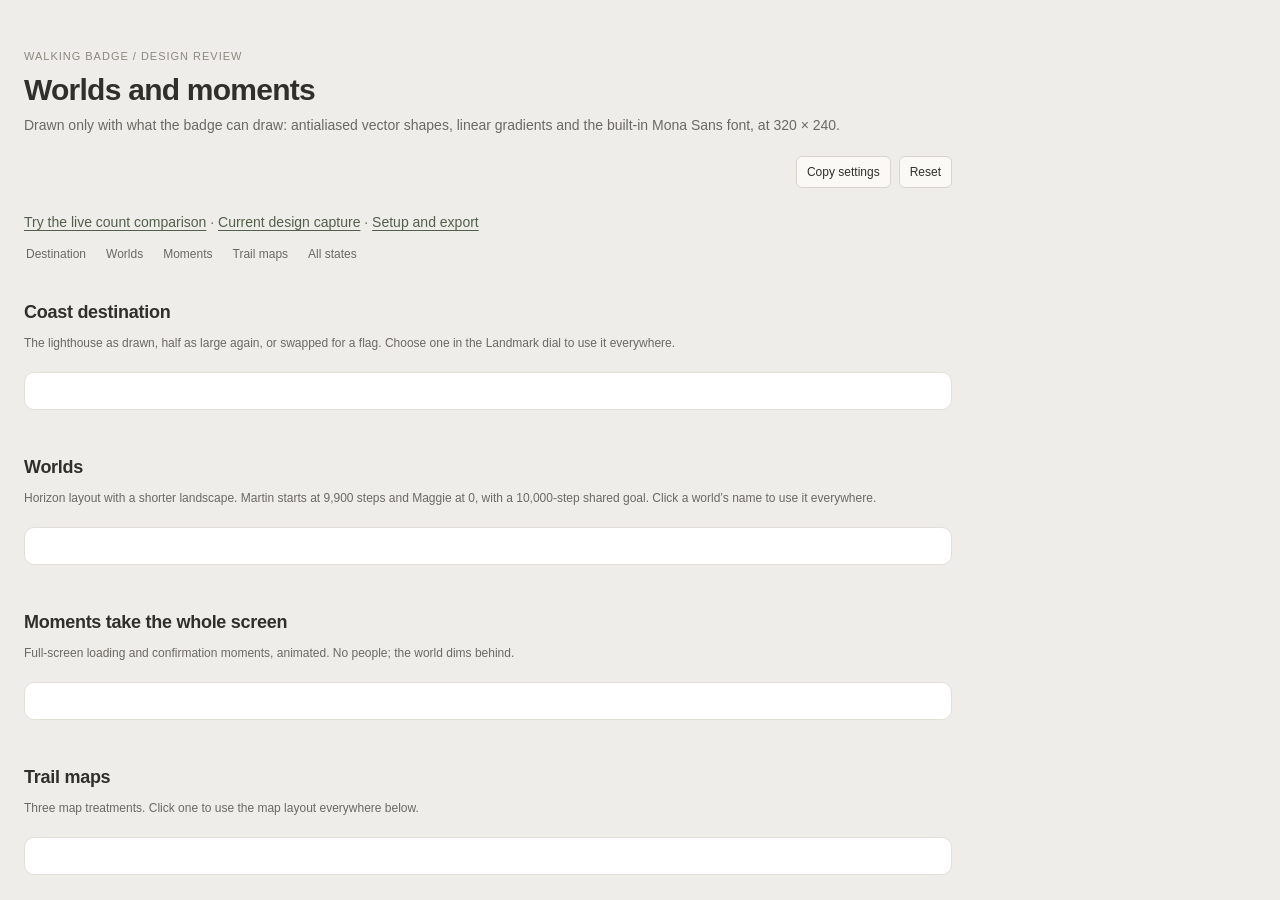
==== commit 67505727: "Clean up Universe Walker and add repeatable demo resets" ====
--- a/design-jig/walking/index.html
+++ b/design-jig/walking/index.html
@@ -3,58 +3,11 @@
 <head>
   <meta charset="utf-8">
   <meta name="viewport" content="width=device-width,initial-scale=1">
-  <title>Walking badge · Design jig</title>
-  <link rel="stylesheet" href="./vendor/dialkit.css">
-  <link rel="stylesheet" href="./jig.css">
+  <meta http-equiv="refresh" content="0;url=./fresh.html">
+  <title>Walking badge design review</title>
 </head>
 <body>
-  <main>
-    <header>
-      <p class="eyebrow">Walking badge / Design jig</p>
-      <h1>Count + trail</h1>
-      <p>Try the landscapes, compare fresh directions, then inspect every state at the badge’s actual 320 × 240 resolution.</p>
-      <div class="toolbar">
-        <span id="summary">500-step goal · Maggie’s badge</span>
-        <button id="copy" type="button">Copy settings</button>
-        <button id="reset" type="button">Reset</button>
-        <button id="controls" type="button">Dials</button>
-      </div>
-      <nav aria-label="Design studies"><a href="#landscapes">Landscapes</a><a href="#fresh">Fresh directions</a><a href="#all-states">All states</a></nav>
-    </header>
-    <section id="landscapes" class="study-section">
-      <h2 class="section-title">Same layout, different worlds</h2>
-      <p>300 shared steps + 75 personal steps. Click a screen to use its scene throughout the state review.</p>
-      <div id="landscape-gallery" class="preview-panel"></div>
-    </section>
-    <section id="fresh" class="study-section">
-      <h2 class="section-title">Fresh starts from the built-in games</h2>
-      <p>Three layout sketches inspired by Flappy Mona, Snake, Merge Conflict and Pong. Apart and confirmed sync shown side by side.</p>
-      <div id="concept-gallery" class="preview-panel"></div>
-    </section>
-    <section id="all-states" class="study-section">
-      <h2 class="section-title">The selected landscape, in every state</h2>
-      <p id="active-design">Sunset trail · Gradient</p>
-      <nav id="navigation" aria-label="Screen groups"></nav>
-    <div class="preview-panel">
-      <div class="column-labels"><span>Selected reference treatment</span><span>Refinement</span></div>
-      <div id="states" aria-live="off"></div>
-    </div>
-    </section>
-    <footer>
-      <p>Preview counts are fixtures. The big number is acknowledged team progress; amber is your unshared walking. The pale person marks your partner’s last confirmed position. Both hikers use full colour during sync confirmation; the connection is brief.</p>
-      <p>Maggie: original badge · Martin: second badge. Goal: 500 steps. These are review drawings; the verified badge app is unchanged.</p>
-      <p class="reference-links">Approved images: <a href="./reference/user-layout-reference.png">layout</a> · <a href="./reference/selected-hybrid-outlined-apart.png">apart</a> · <a href="./reference/selected-hybrid-outlined-together.png">together</a></p>
-      <output id="values" aria-label="Current design settings"></output>
-      <p id="message" role="status"></p>
-    </footer>
-  </main>
-  <script src="./vendor/dialkit.js"></script>
-  <script src="./generated/cases.js"></script>
-  <script src="./generated/header.js"></script>
-  <script src="./generated/scenery.js"></script>
-  <script src="./generated/trail.js"></script>
-  <script src="./generated/examples.js"></script>
-  <script src="./jig.js"></script>
-  <script src="./gallery.js"></script>
+  <p><a href="./fresh.html">Open the walking badge design review</a></p>
+  <p><a href="./counter.html">Open the interactive count comparison</a></p>
 </body>
 </html>
